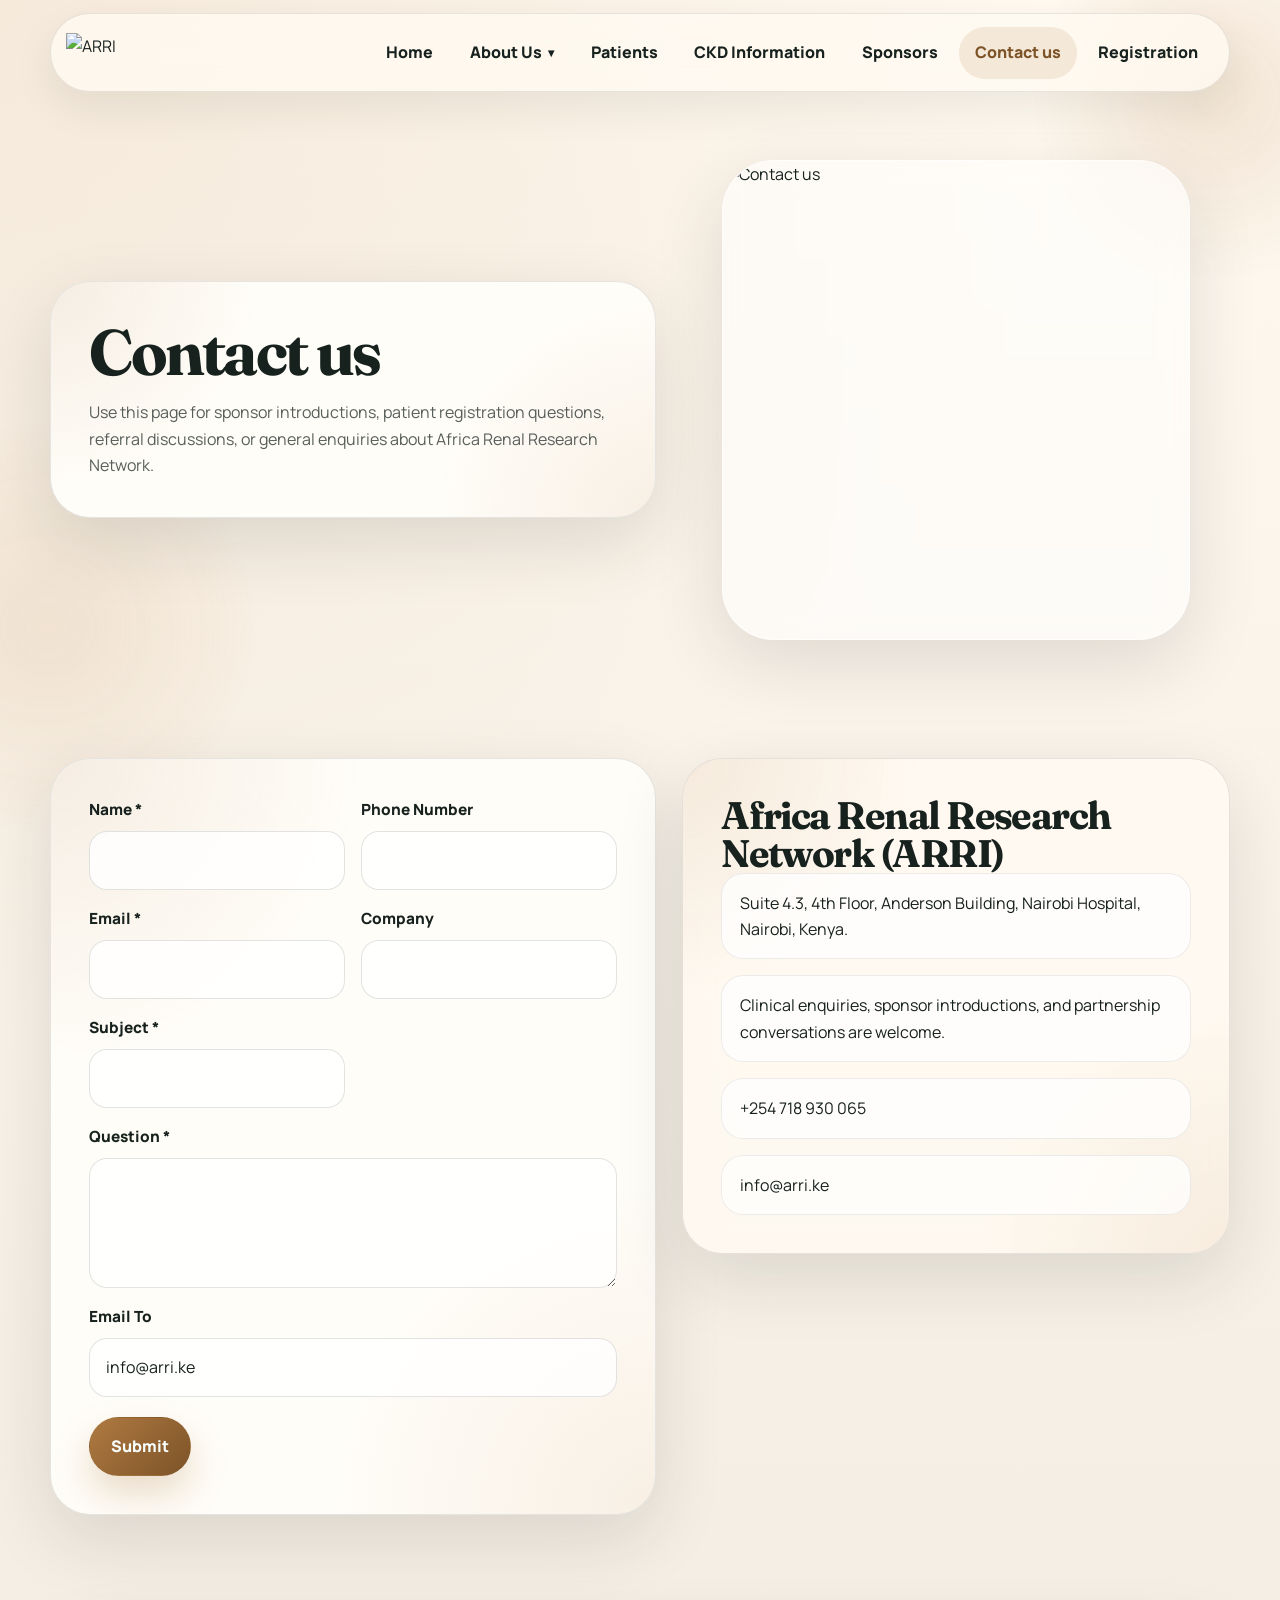
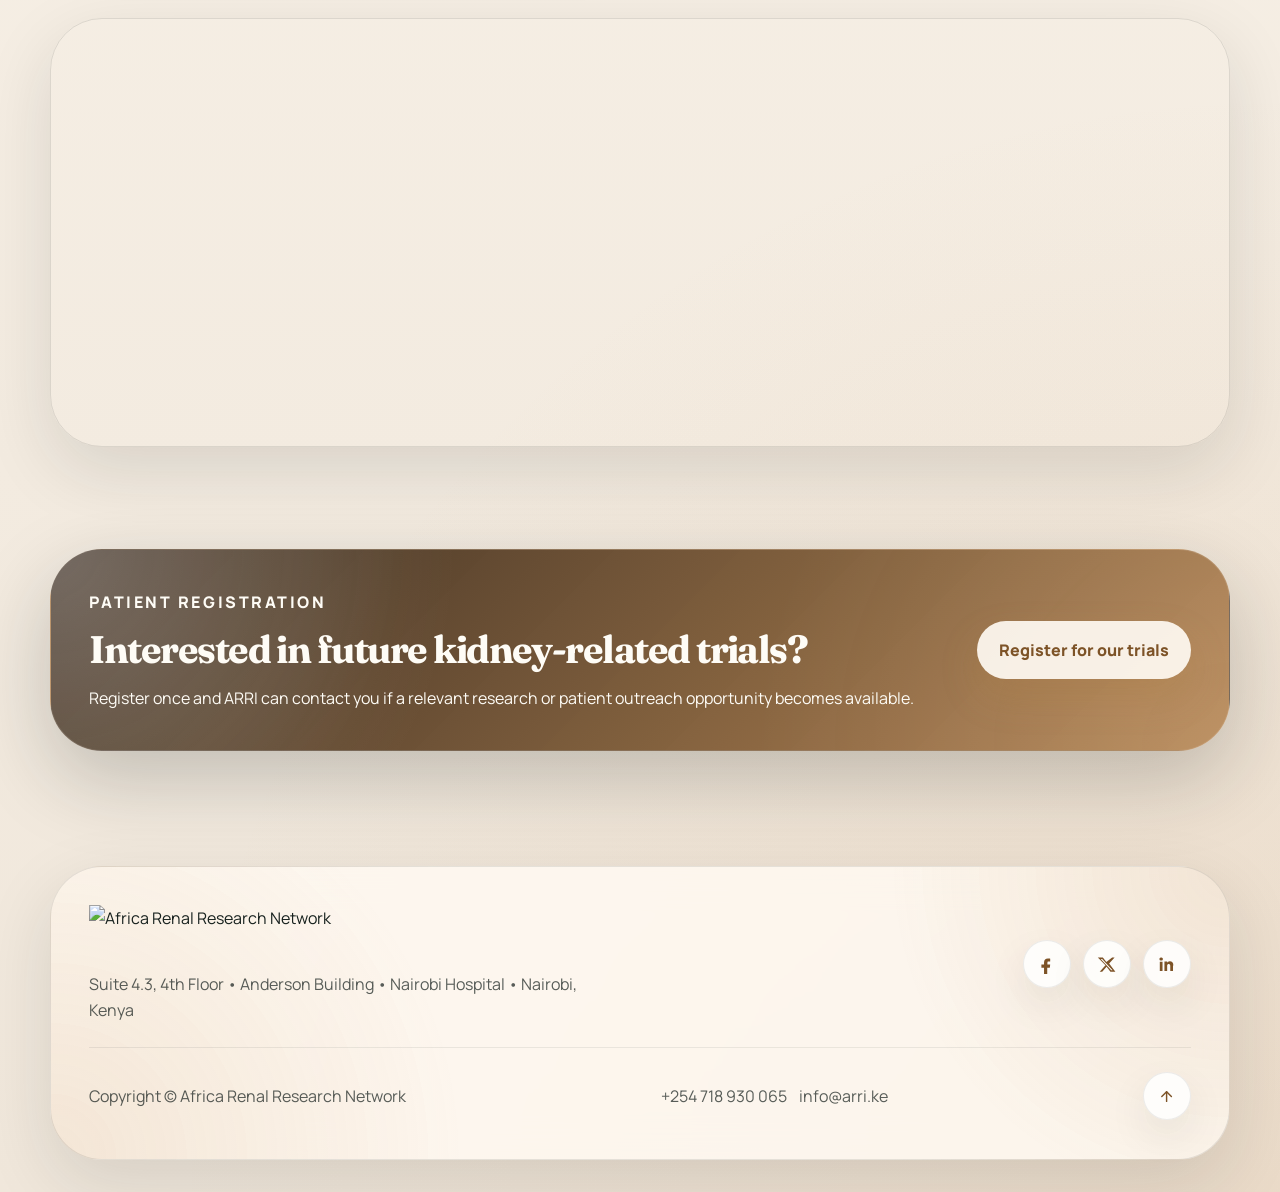
==== contactus.html @ 9110a849 "add" ====
<!DOCTYPE html>
<html lang="en">
  <head>
    <meta charset="utf-8">
    <meta name="viewport" content="width=device-width, initial-scale=1">
    <meta name="description" content="Contact Africa Renal Research Network (ARRI) for sponsor, patient, or partnership enquiries.">
    <title>Contact Us | ARRI</title>
    <link rel="preconnect" href="https://fonts.googleapis.com">
    <link rel="preconnect" href="https://fonts.gstatic.com" crossorigin>
    <link href="https://fonts.googleapis.com/css2?family=Fraunces:wght@500;600;700&family=Manrope:wght@400;500;600;700;800&display=swap" rel="stylesheet">
    <link rel="stylesheet" href="styles.css">
    <script src="script.js" defer></script>
  </head>
  <body data-page="contactus">
    <div data-site-header></div>
    <main>
      <section class="section">
        <div class="container hero-grid">
          <div class="page-copy surface surface--strong" data-reveal>
            <div class="page-header">
              <h1 class="title-lg">Contact us</h1>
              <p>Use this page for sponsor introductions, patient registration questions, referral discussions, or general enquiries about Africa Renal Research Network.</p>
            </div>
          </div>
          <div class="hero-media" data-reveal>
            <figure class="frame frame--hero">
              <img src="https://arri.cloudpepper.site/web/image/1383-484a692c/lab.jpeg" alt="Contact us">
            </figure>
          </div>
        </div>
      </section>

      <section class="section">
        <div class="container contact-grid">
          <form class="form-card surface surface--strong" data-static-form="contact-request" data-reveal>
            <div class="form-grid">
              <label class="field">
                <span>Name *</span>
                <input type="text" name="name" required>
              </label>
              <label class="field">
                <span>Phone Number</span>
                <input type="tel" name="phone_number">
              </label>
              <label class="field">
                <span>Email *</span>
                <input type="email" name="email" required>
              </label>
              <label class="field">
                <span>Company</span>
                <input type="text" name="company">
              </label>
              <label class="field">
                <span>Subject *</span>
                <input type="text" name="subject" required>
              </label>
              <label class="field field--full">
                <span>Question *</span>
                <textarea name="question" required></textarea>
              </label>
              <label class="field field--full">
                <span>Email To</span>
                <input type="email" name="email_to" value="info@arri.ke" readonly>
              </label>
            </div>
            <div class="form-submit-row">
              <button class="button" type="submit">Submit</button>
            </div>
          </form>

          <aside class="contact-card surface" data-reveal style="--delay: 120ms;">
            <div class="page-header">
              <h2 class="title-md">Africa Renal Research Network (ARRI)</h2>
            </div>
            <ul class="contact-list">
              <li>Suite 4.3, 4th Floor, Anderson Building, Nairobi Hospital, Nairobi, Kenya.</li>
              <li>Clinical enquiries, sponsor introductions, and partnership conversations are welcome.</li>
              <li class="contact-links">
                <a href="tel:+254718930065">+254 718 930 065</a>
              </li>
              <li class="contact-links">
                <a href="mailto:info@arri.ke">info@arri.ke</a>
              </li>
            </ul>
          </aside>
        </div>
      </section>

      <section class="section">
        <div class="container">
          <div class="map-frame" data-reveal>
            <iframe src="https://maps.google.com/maps?q=Anderson%20Building%2C%20Nairobi%20Hospital.&amp;t=m&amp;z=12&amp;ie=UTF8&amp;iwloc=&amp;output=embed" loading="lazy" referrerpolicy="no-referrer-when-downgrade" title="Anderson Building, Nairobi Hospital"></iframe>
          </div>
        </div>
      </section>
    </main>
    <div data-site-footer></div>
  </body>
</html>
---- styles.css ----
:root {
  --bg: #f6efe5;
  --bg-alt: #fffaf2;
  --surface: rgba(255, 250, 242, 0.88);
  --surface-strong: #fffdf8;
  --surface-muted: rgba(244, 235, 220, 0.8);
  --ink: #17211e;
  --ink-soft: rgba(23, 33, 30, 0.72);
  --teal: #af7a42;
  --teal-deep: #7d5327;
  --teal-soft: rgba(175, 122, 66, 0.12);
  --gold: #c48c53;
  --gold-soft: rgba(196, 140, 83, 0.16);
  --line: rgba(23, 33, 30, 0.11);
  --line-strong: rgba(23, 33, 30, 0.18);
  --shadow: 0 24px 70px rgba(23, 33, 30, 0.12);
  --shadow-soft: 0 16px 40px rgba(23, 33, 30, 0.08);
  --radius-xs: 14px;
  --radius-sm: 20px;
  --radius-md: 28px;
  --radius-lg: 40px;
  --radius-xl: 52px;
  --max-width: 1180px;
  --transition: 220ms ease;
}

*,
*::before,
*::after {
  box-sizing: border-box;
}

html {
  scroll-behavior: smooth;
}

body {
  margin: 0;
  min-height: 100vh;
  font-family: "Manrope", sans-serif;
  color: var(--ink);
  background:
    radial-gradient(circle at top left, rgba(175, 122, 66, 0.12), transparent 34%),
    radial-gradient(circle at bottom right, rgba(196, 140, 83, 0.14), transparent 36%),
    linear-gradient(180deg, #fff9f0 0%, #f6efe5 48%, #f0e7db 100%);
  line-height: 1.65;
  position: relative;
  overflow-x: hidden;
}

body::before,
body::after {
  content: "";
  position: fixed;
  inset: auto;
  pointer-events: none;
  z-index: -1;
  filter: blur(12px);
  opacity: 0.9;
}

body::before {
  top: -6rem;
  right: -8rem;
  width: 24rem;
  height: 24rem;
  border-radius: 999px;
  background: radial-gradient(circle, rgba(175, 122, 66, 0.18), transparent 68%);
}

body::after {
  left: -10rem;
  bottom: 4rem;
  width: 26rem;
  height: 26rem;
  border-radius: 999px;
  background: radial-gradient(circle, rgba(196, 140, 83, 0.14), transparent 72%);
}

img {
  display: block;
  max-width: 100%;
}

a {
  color: inherit;
  text-decoration: none;
}

button,
input,
select,
textarea {
  font: inherit;
}

button {
  cursor: pointer;
}

main {
  padding-bottom: 4rem;
}

.container {
  width: min(var(--max-width), calc(100% - 2rem));
  margin: 0 auto;
}

.section {
  padding: clamp(2.6rem, 4vw, 5rem) 0;
  position: relative;
}

.surface {
  background: var(--surface);
  border: 1px solid var(--line);
  border-radius: var(--radius-lg);
  box-shadow: var(--shadow);
  backdrop-filter: blur(18px);
}

.surface--strong {
  background: var(--surface-strong);
}

.surface--muted {
  background: var(--surface-muted);
}

.pill {
  display: inline-flex;
  align-items: center;
  gap: 0.8rem;
  padding: 0.75rem 1rem;
  border-radius: 999px;
  border: 1px solid rgba(175, 122, 66, 0.18);
  background: rgba(255, 255, 255, 0.78);
  color: var(--teal-deep);
  font-size: 0.92rem;
  font-weight: 800;
  letter-spacing: 0.01em;
  box-shadow: var(--shadow-soft);
}

.pill span {
  display: inline-flex;
  align-items: center;
  gap: 0.35rem;
}

.pill::before {
  content: "";
  width: 0.7rem;
  height: 0.7rem;
  border-radius: 999px;
  background: linear-gradient(135deg, #d6a06a, #af7a42);
  box-shadow: 0 0 0 0.25rem rgba(175, 122, 66, 0.18);
}

.button,
.mini-button {
  display: inline-flex;
  align-items: center;
  justify-content: center;
  gap: 0.55rem;
  padding: 0.95rem 1.3rem;
  border: 1px solid transparent;
  border-radius: 999px;
  font-weight: 800;
  transition:
    transform var(--transition),
    box-shadow var(--transition),
    background var(--transition),
    border-color var(--transition),
    color var(--transition);
}

.button:hover,
.mini-button:hover,
.button:focus-visible,
.mini-button:focus-visible {
  transform: translateY(-2px);
}

.button {
  background: linear-gradient(135deg, var(--teal), var(--teal-deep));
  color: #f8fffe;
  box-shadow: 0 18px 36px rgba(175, 122, 66, 0.26);
}

.button--secondary {
  background: rgba(255, 255, 255, 0.88);
  color: var(--ink);
  border-color: rgba(23, 33, 30, 0.1);
  box-shadow: var(--shadow-soft);
}

.button--ghost,
.mini-button {
  background: rgba(255, 255, 255, 0.76);
  color: var(--ink);
  border-color: rgba(23, 33, 30, 0.1);
  box-shadow: var(--shadow-soft);
}

.button--light {
  background: rgba(255, 250, 242, 0.92);
  color: var(--teal-deep);
}

.button--outline {
  background: transparent;
  color: var(--teal-deep);
  border-color: rgba(175, 122, 66, 0.28);
}

.title-xl,
.title-lg,
.title-md,
.card-title,
.section-title,
.faq-title,
.footer-title {
  font-family: "Fraunces", serif;
  letter-spacing: -0.04em;
  line-height: 0.98;
  margin: 0;
}

.title-xl {
  font-size: clamp(3.2rem, 8vw, 5.6rem);
}

.title-lg {
  font-size: clamp(2.4rem, 5vw, 4rem);
}

.title-md,
.card-title,
.section-title,
.faq-title {
  font-size: clamp(1.7rem, 3vw, 2.5rem);
}

.section-title--center {
  text-align: center;
}

.text-muted {
  color: var(--ink-soft);
}

.hero-grid,
.split-grid,
.contact-grid,
.study-card,
.showcase-grid {
  display: grid;
  gap: clamp(1.2rem, 2vw, 2rem);
}

.hero-grid,
.contact-grid {
  grid-template-columns: minmax(0, 1.05fr) minmax(0, 0.95fr);
  align-items: center;
}

.split-grid {
  grid-template-columns: repeat(2, minmax(0, 1fr));
}

.hero-copy,
.page-copy,
.panel,
.cta-band,
.logo-panel,
.form-card,
.contact-card,
.showcase-copy {
  position: relative;
  overflow: hidden;
}

.hero-copy,
.page-copy {
  padding: clamp(1.5rem, 3vw, 3rem);
}

.hero-copy::before,
.page-copy::before,
.panel::before,
.cta-band::before,
.form-card::before,
.contact-card::before {
  content: "";
  position: absolute;
  inset: 0;
  background:
    radial-gradient(circle at top left, rgba(175, 122, 66, 0.12), transparent 32%),
    radial-gradient(circle at bottom right, rgba(196, 140, 83, 0.12), transparent 34%);
  pointer-events: none;
}

.hero-copy > *,
.page-copy > *,
.panel > *,
.cta-band > *,
.form-card > *,
.contact-card > * {
  position: relative;
  z-index: 1;
}

.hero-copy {
  display: grid;
  gap: 1.25rem;
}

.hero-text,
.page-copy p,
.panel p,
.cta-band p {
  margin: 0;
  color: var(--ink-soft);
  font-size: 1rem;
}

.hero-actions,
.mini-actions,
.button-row,
.nav-actions,
.footer-links {
  display: flex;
  flex-wrap: wrap;
  gap: 0.8rem;
  align-items: center;
}

.hero-media {
  position: relative;
  min-height: 100%;
}

.media-stack {
  display: grid;
  grid-template-columns: minmax(0, 1fr);
  gap: 1rem;
  height: 100%;
}

.frame {
  overflow: hidden;
  border-radius: var(--radius-xl);
  border: 1px solid rgba(255, 255, 255, 0.64);
  box-shadow: var(--shadow);
  background: rgba(255, 255, 255, 0.58);
  backdrop-filter: blur(14px);
}

.frame img,
.card-media img,
.showcase-visual img,
.map-frame iframe {
  width: 100%;
  height: 100%;
  object-fit: cover;
}

.frame--hero {
  min-height: 480px;
}

.frame--float {
  position: absolute;
  right: 0;
  bottom: -2rem;
  width: min(48%, 280px);
  aspect-ratio: 0.95;
  border-radius: 32px;
  transform: rotate(6deg);
}

.brand-chip {
  position: absolute;
  left: 1rem;
  top: 1rem;
  padding: 0.75rem 0.95rem;
  border-radius: 22px;
  background: rgba(255, 253, 248, 0.84);
  border: 1px solid rgba(23, 33, 30, 0.1);
  box-shadow: var(--shadow-soft);
  backdrop-filter: blur(12px);
}

.brand-chip img {
  width: 5rem;
  height: auto;
}

.media-caption {
  position: absolute;
  left: 1rem;
  bottom: 1rem;
  right: 1rem;
  display: flex;
  justify-content: flex-end;
}

.image-overlay {
  display: inline-flex;
  padding: 0.9rem;
  border-radius: 24px;
  background: rgba(255, 253, 248, 0.82);
  border: 1px solid rgba(23, 33, 30, 0.1);
  box-shadow: var(--shadow-soft);
}

.image-overlay img {
  max-height: 3rem;
  width: auto;
}

.card-grid {
  display: grid;
  gap: 1.35rem;
}

.card-grid--four {
  grid-template-columns: repeat(4, minmax(0, 1fr));
}

.card-grid--three {
  grid-template-columns: repeat(3, minmax(0, 1fr));
}

.card-grid--two {
  grid-template-columns: repeat(2, minmax(0, 1fr));
}

.feature-card,
.team-card,
.study-promo-card,
.info-card,
.timeline-card {
  display: grid;
  border-radius: var(--radius-md);
  overflow: hidden;
  border: 1px solid var(--line);
  background: rgba(255, 253, 248, 0.88);
  box-shadow: var(--shadow-soft);
  min-height: 100%;
}

.feature-card:hover .card-media img,
.team-card:hover .card-media img,
.study-promo-card:hover .card-media img,
.study-card:hover .card-media img,
.timeline-card:hover .card-media img {
  transform: scale(1.05);
}

.card-media {
  position: relative;
  aspect-ratio: 4 / 3;
  overflow: hidden;
}

.card-media--icon {
  display: grid;
  align-items: end;
  padding: 1.35rem;
  background:
    radial-gradient(circle at top left, rgba(255, 255, 255, 0.2), transparent 38%),
    linear-gradient(135deg, rgba(175, 122, 66, 0.96), rgba(125, 83, 39, 0.92));
}

.card-media--icon::before {
  content: "";
  position: absolute;
  inset: 1rem;
  border-radius: 24px;
  border: 1px solid rgba(255, 255, 255, 0.16);
}

.icon-display {
  position: relative;
  z-index: 1;
  display: grid;
  gap: 0.8rem;
  justify-items: start;
}

.icon-display--center {
  justify-items: center;
  text-align: center;
}

.icon-display__badge {
  display: inline-grid;
  place-items: center;
  min-width: 3.6rem;
  height: 3.6rem;
  padding: 0 1rem;
  border-radius: 999px;
  background: rgba(255, 250, 242, 0.9);
  color: var(--teal-deep);
  font-weight: 800;
  letter-spacing: 0.04em;
  box-shadow: var(--shadow-soft);
}

.icon-display__label {
  color: #fffdf8;
  font-family: "Fraunces", serif;
  font-size: clamp(1.5rem, 3vw, 2rem);
  line-height: 1;
  letter-spacing: -0.04em;
}

.card-media img {
  transition: transform 420ms ease;
}

.card-body {
  display: grid;
  gap: 0.75rem;
  padding: 1.35rem;
}

.card-body p,
.study-card__copy p,
.showcase-copy p {
  margin: 0;
  color: var(--ink-soft);
}

.card-actions {
  display: flex;
  align-items: center;
  justify-content: space-between;
  gap: 1rem;
  padding: 0 1.35rem 1.35rem;
}

.link-pill {
  display: inline-flex;
  align-items: center;
  gap: 0.5rem;
  padding: 0.72rem 1rem;
  border-radius: 999px;
  background: rgba(175, 122, 66, 0.1);
  color: var(--teal-deep);
  font-weight: 800;
}

.link-pill::after {
  content: "→";
  font-size: 1rem;
}

.logo-panel {
  padding: clamp(1.5rem, 3vw, 2.5rem);
}

.logo-grid {
  display: grid;
  grid-template-columns: repeat(4, minmax(0, 1fr));
  gap: 1.25rem;
  align-items: center;
  margin-top: 1.75rem;
}

.logo-cell {
  display: grid;
  place-items: center;
  padding: 1.2rem;
  min-height: 118px;
  border-radius: 24px;
  background: rgba(255, 255, 255, 0.72);
  border: 1px solid rgba(23, 33, 30, 0.08);
}

.logo-cell img {
  max-height: 72px;
  width: auto;
  object-fit: contain;
  filter: saturate(0.92);
}

.logo-nav {
  display: flex;
  justify-content: center;
  gap: 0.8rem;
  margin-top: 1.6rem;
}

.cta-band {
  padding: clamp(1.6rem, 3vw, 2.6rem);
  color: #fefcf6;
  border-radius: var(--radius-xl);
  background:
    linear-gradient(135deg, rgba(42, 28, 16, 0.84), rgba(175, 122, 66, 0.82)),
    var(--band-image, linear-gradient(135deg, rgba(175, 122, 66, 0.6), rgba(125, 83, 39, 0.95)));
  background-position: center;
  background-size: cover;
  border: 1px solid rgba(255, 250, 242, 0.18);
  box-shadow: 0 28px 80px rgba(23, 33, 30, 0.22);
}

.cta-band::before {
  background:
    radial-gradient(circle at top left, rgba(255, 255, 255, 0.16), transparent 30%),
    radial-gradient(circle at bottom right, rgba(255, 255, 255, 0.1), transparent 40%);
}

.cta-band h2,
.cta-band p {
  color: inherit;
}

.cta-band__eyebrow {
  margin: 0;
  font-size: 0.8rem;
  font-weight: 800;
  letter-spacing: 0.16em;
  text-transform: uppercase;
  color: rgba(255, 250, 242, 0.78);
}

.cta-band--register {
  background:
    radial-gradient(circle at top left, rgba(255, 255, 255, 0.16), transparent 34%),
    linear-gradient(135deg, rgba(42, 28, 16, 0.92), rgba(175, 122, 66, 0.88));
}

.cta-band__inner {
  display: flex;
  align-items: center;
  justify-content: space-between;
  gap: 1.25rem;
}

.page-header {
  display: grid;
  gap: 1rem;
}

.panel {
  padding: clamp(1.35rem, 3vw, 2.2rem);
}

.panel-list {
  display: grid;
  gap: 0.9rem;
  margin: 0;
  padding: 0;
  list-style: none;
}

.panel-list li {
  position: relative;
  padding: 1rem 1rem 1rem 3.25rem;
  border-radius: 22px;
  background: rgba(255, 255, 255, 0.7);
  border: 1px solid rgba(23, 33, 30, 0.08);
}

.panel-list li::before {
  content: "";
  position: absolute;
  left: 1rem;
  top: 1rem;
  width: 1.45rem;
  height: 1.45rem;
  border-radius: 999px;
  background: linear-gradient(135deg, var(--gold), #e2c177);
  box-shadow: 0 0 0 0.28rem rgba(196, 140, 83, 0.12);
}

.study-list {
  display: grid;
  gap: 1.2rem;
}

.study-card {
  grid-template-columns: minmax(0, 280px) minmax(0, 1fr);
  align-items: stretch;
  border-radius: var(--radius-lg);
  overflow: hidden;
  border: 1px solid var(--line);
  background: rgba(255, 253, 248, 0.92);
  box-shadow: var(--shadow-soft);
}

.study-card__copy {
  display: grid;
  align-content: center;
  gap: 0.95rem;
  padding: clamp(1.35rem, 3vw, 2rem);
}

.study-card--inline {
  grid-template-columns: minmax(0, 1fr);
}

.study-card__header {
  display: flex;
  align-items: center;
  gap: 0.9rem;
}

.study-card__icon {
  display: inline-grid;
  place-items: center;
  width: 3rem;
  height: 3rem;
  flex: 0 0 3rem;
  border-radius: 16px;
  background: rgba(175, 122, 66, 0.12);
  color: var(--teal-deep);
  border: 1px solid rgba(175, 122, 66, 0.16);
  box-shadow: var(--shadow-soft);
}

.study-card__icon svg {
  width: 1.35rem;
  height: 1.35rem;
  stroke: currentColor;
  fill: none;
  stroke-width: 1.8;
  stroke-linecap: round;
  stroke-linejoin: round;
}

.study-card__title-wrap {
  display: grid;
  gap: 0.3rem;
}

.study-card__label {
  margin: 0;
  color: var(--teal-deep);
  font-size: 0.78rem;
  font-weight: 800;
  letter-spacing: 0.14em;
  text-transform: uppercase;
}

.showcase-grid {
  grid-template-columns: minmax(0, 0.95fr) minmax(0, 1.05fr);
  align-items: stretch;
}

.showcase-copy,
.showcase-visual {
  min-height: 100%;
}

.hero-note {
  display: grid;
  align-content: center;
  gap: 1rem;
  min-height: 100%;
}

.hero-note p,
.metric span {
  margin: 0;
  color: var(--ink-soft);
}

.showcase-copy {
  padding: clamp(1.45rem, 3vw, 2.4rem);
}

.showcase-visual {
  overflow: hidden;
  border-radius: var(--radius-lg);
  border: 1px solid var(--line);
  box-shadow: var(--shadow-soft);
}

.metrics-strip {
  display: grid;
  grid-template-columns: repeat(3, minmax(0, 1fr));
  gap: 1rem;
  margin-top: 1.5rem;
}

.metric {
  padding: 1rem;
  border-radius: 22px;
  background: rgba(255, 255, 255, 0.68);
  border: 1px solid rgba(23, 33, 30, 0.08);
  overflow-wrap: anywhere;
}

.metric strong {
  display: block;
  font-family: "Fraunces", serif;
  font-size: 1.55rem;
  line-height: 1;
  margin-bottom: 0.3rem;
}

.process-header {
  display: grid;
  gap: 0.7rem;
  margin-bottom: 1.4rem;
}

.process-grid {
  display: grid;
  grid-template-columns: repeat(5, minmax(0, 1fr));
  gap: 1rem;
}

.process-grid--journey {
  position: relative;
  grid-template-columns: repeat(4, minmax(0, 1fr));
  gap: 1.15rem;
  align-items: stretch;
}

.process-grid--journey::before,
.process-grid--journey::after {
  content: "";
  position: absolute;
  left: clamp(3rem, 8vw, 4.75rem);
  right: clamp(3rem, 8vw, 4.75rem);
  top: 2.1rem;
  height: 2px;
  border-radius: 999px;
  pointer-events: none;
}

.process-grid--journey::before {
  background: rgba(175, 122, 66, 0.18);
}

.process-grid--journey::after {
  background: linear-gradient(90deg, rgba(175, 122, 66, 0.24), var(--gold), var(--teal-deep));
  transform-origin: left center;
  animation: process-sweep 5s ease-in-out infinite;
}

.process-node {
  position: relative;
  z-index: 1;
  display: grid;
  gap: 1rem;
  padding: 1.35rem 1.2rem 1.25rem;
  border-radius: 28px;
  border: 1px solid rgba(23, 33, 30, 0.08);
  background: linear-gradient(180deg, rgba(255, 255, 255, 0.96), rgba(255, 250, 242, 0.9));
  box-shadow: var(--shadow-soft);
  min-height: 100%;
  scroll-snap-align: start;
}

.process-node__top {
  display: flex;
  align-items: center;
  gap: 0.85rem;
}

.process-node__step {
  display: inline-grid;
  place-items: center;
  width: 2.65rem;
  height: 2.65rem;
  flex: 0 0 2.65rem;
  border-radius: 999px;
  background: linear-gradient(135deg, var(--gold), #dfc17b);
  color: #fffdf8;
  font-weight: 800;
  letter-spacing: 0.06em;
  box-shadow: 0 12px 24px rgba(196, 140, 83, 0.22);
}

.process-node__icon {
  display: inline-grid;
  place-items: center;
  width: 3rem;
  height: 3rem;
  flex: 0 0 3rem;
  border-radius: 18px;
  color: var(--teal-deep);
  background: rgba(175, 122, 66, 0.12);
  border: 1px solid rgba(175, 122, 66, 0.18);
  box-shadow: inset 0 1px 0 rgba(255, 255, 255, 0.58);
  animation: process-float 4.4s ease-in-out infinite;
}

.process-node__icon svg {
  width: 1.4rem;
  height: 1.4rem;
  stroke: currentColor;
  fill: none;
  stroke-width: 1.8;
  stroke-linecap: round;
  stroke-linejoin: round;
}

.process-node__copy {
  display: grid;
  gap: 0.55rem;
}

.process-node__label {
  margin: 0;
  color: var(--teal-deep);
  font-size: 0.78rem;
  font-weight: 800;
  letter-spacing: 0.14em;
  text-transform: uppercase;
}

.process-node:nth-child(2) .process-node__icon {
  animation-delay: 0.4s;
}

.process-node:nth-child(3) .process-node__icon {
  animation-delay: 0.8s;
}

.process-node:nth-child(4) .process-node__icon {
  animation-delay: 1.2s;
}

@keyframes process-sweep {
  0% {
    transform: scaleX(0.12);
    opacity: 0.35;
  }

  45% {
    transform: scaleX(1);
    opacity: 0.95;
  }

  100% {
    transform: scaleX(0.18);
    opacity: 0.42;
  }
}

@keyframes process-float {
  0%,
  100% {
    transform: translateY(0);
  }

  50% {
    transform: translateY(-4px);
  }
}

.timeline-card {
  position: relative;
}

.timeline-card .card-body {
  gap: 0.6rem;
}

.timeline-step {
  position: absolute;
  top: 1rem;
  left: 1rem;
  width: 2.6rem;
  height: 2.6rem;
  display: grid;
  place-items: center;
  border-radius: 999px;
  background: linear-gradient(135deg, var(--gold), #dfc17b);
  color: #fffdf8;
  font-weight: 800;
  box-shadow: 0 12px 24px rgba(196, 140, 83, 0.28);
}

.faq-stack {
  display: grid;
  gap: 1rem;
}

.faq-item {
  padding: 0 1.2rem;
  border-radius: 26px;
  border: 1px solid var(--line);
  background: rgba(255, 253, 248, 0.84);
  box-shadow: var(--shadow-soft);
}

.faq-item summary {
  list-style: none;
  display: flex;
  align-items: center;
  justify-content: space-between;
  gap: 1rem;
  cursor: pointer;
  padding: 1.25rem 0;
  font-weight: 800;
}

.faq-item summary::-webkit-details-marker {
  display: none;
}

.faq-item summary::after {
  content: "+";
  display: inline-grid;
  place-items: center;
  width: 2rem;
  height: 2rem;
  flex: 0 0 2rem;
  border-radius: 999px;
  background: rgba(175, 122, 66, 0.1);
  color: var(--teal-deep);
  transition: transform var(--transition), background var(--transition);
}

.faq-item[open] summary::after {
  content: "−";
  transform: rotate(180deg);
  background: rgba(196, 140, 83, 0.14);
}

.faq-item p {
  margin: 0 0 1.25rem;
  color: var(--ink-soft);
}

.team-grid {
  display: grid;
  grid-template-columns: repeat(4, minmax(0, 1fr));
  gap: 1.2rem;
}

.team-card .card-media {
  aspect-ratio: 4 / 5;
}

.team-card .card-media img {
  object-position: center top;
}

.social-tag {
  display: inline-flex;
  width: fit-content;
  padding: 0.45rem 0.8rem;
  border-radius: 999px;
  background: rgba(175, 122, 66, 0.12);
  color: var(--teal-deep);
  font-size: 0.84rem;
  font-weight: 800;
}

.study-promo-card .card-media {
  aspect-ratio: 16 / 10;
}

.contact-grid {
  align-items: start;
}

.form-card,
.contact-card {
  padding: clamp(1.4rem, 3vw, 2.4rem);
}

.form-card {
  display: grid;
  gap: 1.25rem;
}

.form-grid {
  display: grid;
  grid-template-columns: repeat(2, minmax(0, 1fr));
  gap: 1rem;
}

.field,
.fieldset-shell {
  display: grid;
  gap: 0.55rem;
}

.field--full,
.fieldset-shell {
  grid-column: 1 / -1;
}

.field > span,
.fieldset-title {
  font-weight: 800;
  font-size: 0.96rem;
}

.field input,
.field select,
.field textarea,
.fieldset-shell input,
.fieldset-shell select,
.fieldset-shell textarea {
  width: 100%;
  border: 1px solid rgba(23, 33, 30, 0.12);
  background: rgba(255, 255, 255, 0.8);
  color: var(--ink);
  padding: 0.95rem 1rem;
  border-radius: 18px;
  outline: none;
  transition: border-color var(--transition), box-shadow var(--transition), background var(--transition);
}

.field input:focus,
.field select:focus,
.field textarea:focus,
.fieldset-shell input:focus,
.fieldset-shell select:focus,
.fieldset-shell textarea:focus {
  border-color: rgba(175, 122, 66, 0.36);
  box-shadow: 0 0 0 0.22rem rgba(175, 122, 66, 0.12);
  background: #ffffff;
}

.field textarea,
.fieldset-shell textarea {
  min-height: 130px;
  resize: vertical;
}

.form-section {
  display: grid;
  gap: 0.9rem;
  padding: 1.2rem;
  border-radius: 26px;
  background: rgba(255, 255, 255, 0.62);
  border: 1px solid rgba(23, 33, 30, 0.08);
}

.choice-grid {
  display: grid;
  grid-template-columns: repeat(auto-fit, minmax(220px, 1fr));
  gap: 0.75rem;
  max-height: 360px;
  overflow: auto;
  padding-right: 0.35rem;
}

.choice-card {
  display: flex;
  align-items: flex-start;
  gap: 0.75rem;
  padding: 0.82rem 0.92rem;
  border-radius: 18px;
  border: 1px solid rgba(23, 33, 30, 0.1);
  background: rgba(255, 255, 255, 0.82);
}

.choice-card input {
  width: 1.08rem;
  height: 1.08rem;
  margin: 0.15rem 0 0;
  accent-color: var(--teal);
}

.choice-card span {
  display: block;
  color: var(--ink);
}

.radio-grid {
  display: grid;
  grid-template-columns: repeat(auto-fit, minmax(220px, 1fr));
  gap: 0.75rem;
}

.form-submit-row {
  display: flex;
  justify-content: flex-start;
}

.form-card.is-submitted .button {
  background: linear-gradient(135deg, #2e9d63, #1b7a4a);
  box-shadow: 0 18px 36px rgba(46, 157, 99, 0.26);
}

.contact-list {
  margin: 0;
  padding: 0;
  list-style: none;
  display: grid;
  gap: 1rem;
}

.contact-list li {
  padding: 1rem 1.1rem;
  border-radius: 22px;
  background: rgba(255, 255, 255, 0.7);
  border: 1px solid rgba(23, 33, 30, 0.08);
}

.contact-links {
  display: grid;
  gap: 0.75rem;
}

.map-frame {
  overflow: hidden;
  border-radius: var(--radius-xl);
  border: 1px solid var(--line);
  box-shadow: var(--shadow);
}

.map-frame iframe {
  min-height: 420px;
  border: 0;
}

.site-header {
  position: sticky;
  top: 0.8rem;
  z-index: 80;
  padding-top: 0.8rem;
}

.nav-shell {
  width: min(var(--max-width), calc(100% - 2rem));
  margin: 0 auto;
  border: 1px solid rgba(23, 33, 30, 0.1);
  border-radius: 999px;
  background: rgba(255, 250, 242, 0.8);
  box-shadow: var(--shadow-soft);
  backdrop-filter: blur(18px);
}

.nav-top {
  display: flex;
  align-items: center;
  justify-content: space-between;
  gap: 1rem;
  padding: 0.8rem 0.95rem;
}

.brand {
  display: inline-flex;
  align-items: center;
  flex: 0 0 auto;
}

.brand img {
  width: auto;
  height: 2.5rem;
}

.desktop-nav {
  display: flex;
  align-items: center;
  gap: 0.3rem;
  min-width: 0;
}

.nav-link,
.nav-group summary,
.nav-signin {
  display: inline-flex;
  align-items: center;
  gap: 0.35rem;
  padding: 0.8rem 1rem;
  border-radius: 999px;
  color: var(--ink);
  font-weight: 800;
  transition: background var(--transition), color var(--transition), transform var(--transition);
}

.nav-link:hover,
.nav-link:focus-visible,
.nav-group summary:hover,
.nav-group summary:focus-visible,
.nav-signin:hover,
.nav-signin:focus-visible {
  background: rgba(175, 122, 66, 0.1);
  color: var(--teal-deep);
}

.nav-link.is-active,
.nav-group.is-active > summary {
  background: rgba(175, 122, 66, 0.14);
  color: var(--teal-deep);
}

.nav-signin {
  background: rgba(255, 255, 255, 0.84);
  border: 1px solid rgba(23, 33, 30, 0.08);
}

.nav-group {
  position: relative;
}

.nav-group summary {
  list-style: none;
  cursor: pointer;
}

.nav-group summary::-webkit-details-marker {
  display: none;
}

.nav-group summary::after {
  content: "▾";
  font-size: 0.72rem;
  color: inherit;
}

.dropdown-menu {
  position: absolute;
  top: calc(100% + 0.65rem);
  left: 0;
  min-width: 220px;
  padding: 0.55rem;
  border-radius: 24px;
  border: 1px solid rgba(23, 33, 30, 0.08);
  background: rgba(255, 250, 242, 0.96);
  box-shadow: var(--shadow-soft);
  backdrop-filter: blur(18px);
  display: grid;
  gap: 0.3rem;
}

.dropdown-link {
  padding: 0.78rem 0.95rem;
  border-radius: 18px;
  font-weight: 700;
  color: var(--ink-soft);
}

.dropdown-link:hover,
.dropdown-link:focus-visible,
.dropdown-link.is-active {
  background: rgba(175, 122, 66, 0.1);
  color: var(--teal-deep);
}

.mobile-toggle,
.mobile-backdrop,
.mobile-panel {
  display: none;
}

.mobile-toggle {
  width: 3rem;
  height: 3rem;
  border: 0;
  border-radius: 999px;
  background: rgba(175, 122, 66, 0.12);
  color: var(--teal-deep);
}

.mobile-toggle svg,
.mobile-close svg,
.social-link svg,
.scroll-top svg {
  width: 1.2rem;
  height: 1.2rem;
}

.site-footer {
  padding: 0 0 2rem;
}

.footer-shell {
  padding: clamp(1.5rem, 3vw, 2.4rem);
  border-radius: var(--radius-xl);
  border: 1px solid rgba(23, 33, 30, 0.1);
  background:
    radial-gradient(circle at top right, rgba(175, 122, 66, 0.14), transparent 28%),
    radial-gradient(circle at bottom left, rgba(196, 140, 83, 0.16), transparent 34%),
    rgba(255, 250, 242, 0.84);
  box-shadow: var(--shadow);
  backdrop-filter: blur(18px);
}

.footer-top {
  display: flex;
  justify-content: space-between;
  gap: 1.5rem;
  align-items: center;
  padding-bottom: 1.5rem;
  border-bottom: 1px solid rgba(23, 33, 30, 0.08);
}

.footer-brand {
  display: grid;
  gap: 0.9rem;
  max-width: 32rem;
}

.footer-brand img {
  width: auto;
  height: 3.2rem;
}

.footer-brand p,
.footer-bottom p,
.footer-links a {
  margin: 0;
  color: var(--ink-soft);
}

.footer-socials {
  display: flex;
  align-items: center;
  gap: 0.75rem;
}

.social-link,
.scroll-top {
  display: inline-grid;
  place-items: center;
  width: 3rem;
  height: 3rem;
  border-radius: 999px;
  border: 1px solid rgba(23, 33, 30, 0.08);
  background: rgba(255, 255, 255, 0.84);
  color: var(--teal-deep);
  box-shadow: var(--shadow-soft);
  transition: transform var(--transition), background var(--transition), color var(--transition);
}

.social-link:hover,
.scroll-top:hover,
.social-link:focus-visible,
.scroll-top:focus-visible {
  transform: translateY(-2px);
  background: rgba(175, 122, 66, 0.12);
}

.footer-bottom {
  display: flex;
  justify-content: space-between;
  align-items: center;
  gap: 1rem;
  padding-top: 1.5rem;
}

.reveal {
  opacity: 0;
  transform: translateY(26px) scale(0.985);
  transition:
    opacity 720ms ease,
    transform 720ms ease;
  transition-delay: var(--delay, 0ms);
}

.reveal.is-visible {
  opacity: 1;
  transform: translateY(0) scale(1);
}

.center {
  text-align: center;
}

.spaced {
  display: grid;
  gap: 1rem;
}

.muted-box {
  padding: 1.2rem;
  border-radius: 24px;
  background: rgba(255, 255, 255, 0.64);
  border: 1px solid rgba(23, 33, 30, 0.08);
}

.empty-state {
  padding: clamp(1.4rem, 3vw, 2.2rem);
  border-radius: var(--radius-lg);
  background:
    radial-gradient(circle at top left, rgba(175, 122, 66, 0.1), transparent 34%),
    rgba(255, 253, 248, 0.9);
  border: 1px solid rgba(23, 33, 30, 0.1);
  box-shadow: var(--shadow-soft);
}

@media (max-width: 1100px) {
  .card-grid--four,
  .process-grid,
  .team-grid {
    grid-template-columns: repeat(2, minmax(0, 1fr));
  }

  .card-grid--three {
    grid-template-columns: repeat(2, minmax(0, 1fr));
  }

  .process-grid--journey {
    display: flex;
    flex-wrap: nowrap;
    overflow-x: auto;
    scroll-snap-type: x proximity;
    -webkit-overflow-scrolling: touch;
    padding-bottom: 0.35rem;
    scrollbar-width: none;
  }

  .process-grid--journey::before,
  .process-grid--journey::after {
    display: none;
  }

  .process-node {
    min-width: 240px;
    flex: 0 0 240px;
  }

  .hero-grid,
  .contact-grid,
  .showcase-grid,
  .split-grid {
    grid-template-columns: minmax(0, 1fr);
  }

  .study-card {
    grid-template-columns: minmax(0, 1fr);
  }

  .cta-band__inner,
  .footer-top,
  .footer-bottom {
    flex-direction: column;
    align-items: flex-start;
  }

  .metrics-strip {
    grid-template-columns: repeat(2, minmax(0, 1fr));
  }
}

@media (max-width: 900px) {
  .site-header {
    top: 0.6rem;
  }

  .nav-shell {
    border-radius: 30px;
  }

  .desktop-nav,
  .nav-signin {
    display: none;
  }

  .mobile-toggle,
  .mobile-backdrop,
  .mobile-panel {
    display: block;
  }

  .mobile-toggle {
    display: inline-grid;
    place-items: center;
  }

  .mobile-backdrop {
    position: fixed;
    inset: 0;
    background: rgba(23, 33, 30, 0.42);
    opacity: 0;
    pointer-events: none;
    transition: opacity var(--transition);
    z-index: 89;
  }

  .mobile-panel {
    position: fixed;
    top: 0;
    right: 0;
    bottom: 0;
    width: min(360px, 100%);
    padding: 1rem;
    background: rgba(255, 250, 242, 0.96);
    border-left: 1px solid rgba(23, 33, 30, 0.08);
    box-shadow: -20px 0 50px rgba(23, 33, 30, 0.18);
    transform: translateX(100%);
    transition: transform var(--transition);
    z-index: 90;
    overflow-y: auto;
    backdrop-filter: blur(18px);
  }

  body.menu-open {
    overflow: hidden;
  }

  body.menu-open .mobile-backdrop {
    opacity: 1;
    pointer-events: auto;
  }

  body.menu-open .mobile-panel {
    transform: translateX(0);
  }

  .mobile-panel__header {
    display: flex;
    align-items: center;
    justify-content: space-between;
    gap: 1rem;
    margin-bottom: 1rem;
  }

  .mobile-close {
    width: 2.8rem;
    height: 2.8rem;
    border: 0;
    border-radius: 999px;
    background: rgba(175, 122, 66, 0.12);
    color: var(--teal-deep);
  }

  .mobile-nav {
    display: grid;
    gap: 0.45rem;
  }

  .mobile-link,
  .mobile-group summary,
  .mobile-signin {
    display: flex;
    align-items: center;
    justify-content: space-between;
    gap: 1rem;
    padding: 0.95rem 1rem;
    border-radius: 20px;
    background: rgba(255, 255, 255, 0.78);
    border: 1px solid rgba(23, 33, 30, 0.08);
    font-weight: 800;
  }

  .mobile-link.is-active,
  .mobile-group.is-active > summary {
    background: rgba(175, 122, 66, 0.12);
    color: var(--teal-deep);
  }

  .mobile-group summary {
    list-style: none;
    cursor: pointer;
  }

  .mobile-group summary::-webkit-details-marker {
    display: none;
  }

  .mobile-group__items {
    display: grid;
    gap: 0.4rem;
    padding-top: 0.45rem;
  }

  .mobile-group__items a {
    padding: 0.85rem 1rem;
    border-radius: 18px;
    background: rgba(255, 255, 255, 0.62);
    border: 1px solid rgba(23, 33, 30, 0.06);
    font-weight: 700;
    color: var(--ink-soft);
  }

  .mobile-group__items a.is-active {
    background: rgba(175, 122, 66, 0.1);
    color: var(--teal-deep);
  }
}

@media (max-width: 720px) {
  .section {
    padding: 2.2rem 0;
  }

  .hero-copy,
  .page-copy,
  .panel,
  .form-card,
  .contact-card,
  .logo-panel,
  .showcase-copy {
    padding: 1.25rem;
  }

  .frame--hero {
    min-height: 340px;
  }

  .frame--float {
    position: relative;
    right: auto;
    bottom: auto;
    width: 100%;
    aspect-ratio: 4 / 3;
    transform: none;
    margin-top: 1rem;
  }

  .brand-chip,
  .media-caption {
    position: relative;
    left: auto;
    top: auto;
    right: auto;
    bottom: auto;
    margin-top: 1rem;
  }

  .card-grid--two,
  .card-grid--three,
  .card-grid--four,
  .process-grid,
  .team-grid,
  .logo-grid,
  .metrics-strip,
  .form-grid {
    grid-template-columns: minmax(0, 1fr);
  }

  .choice-grid,
  .radio-grid {
    grid-template-columns: minmax(0, 1fr);
  }

  .process-grid--journey {
    gap: 0.9rem;
  }

  .process-node {
    padding: 1.15rem;
    min-width: 230px;
    flex: 0 0 82vw;
  }

  .logo-cell {
    min-height: 90px;
  }

  .map-frame iframe {
    min-height: 320px;
  }
}
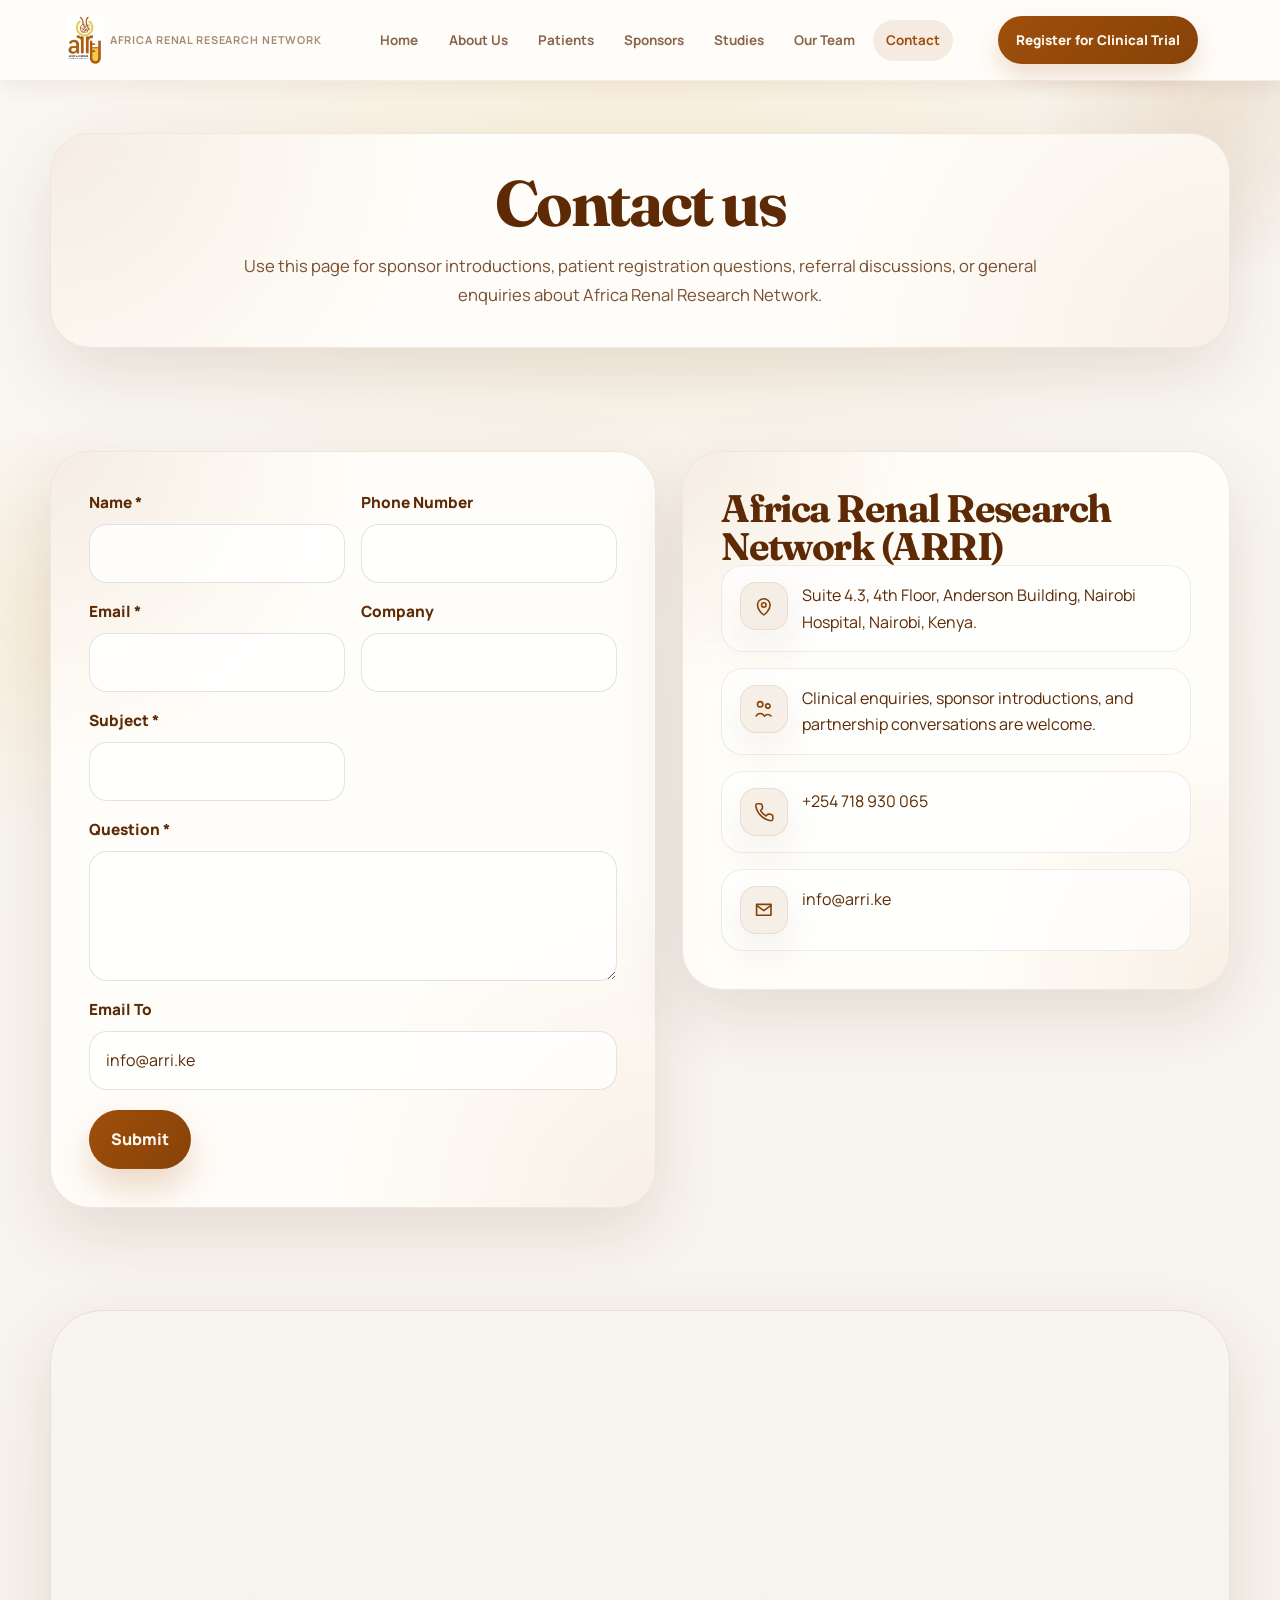
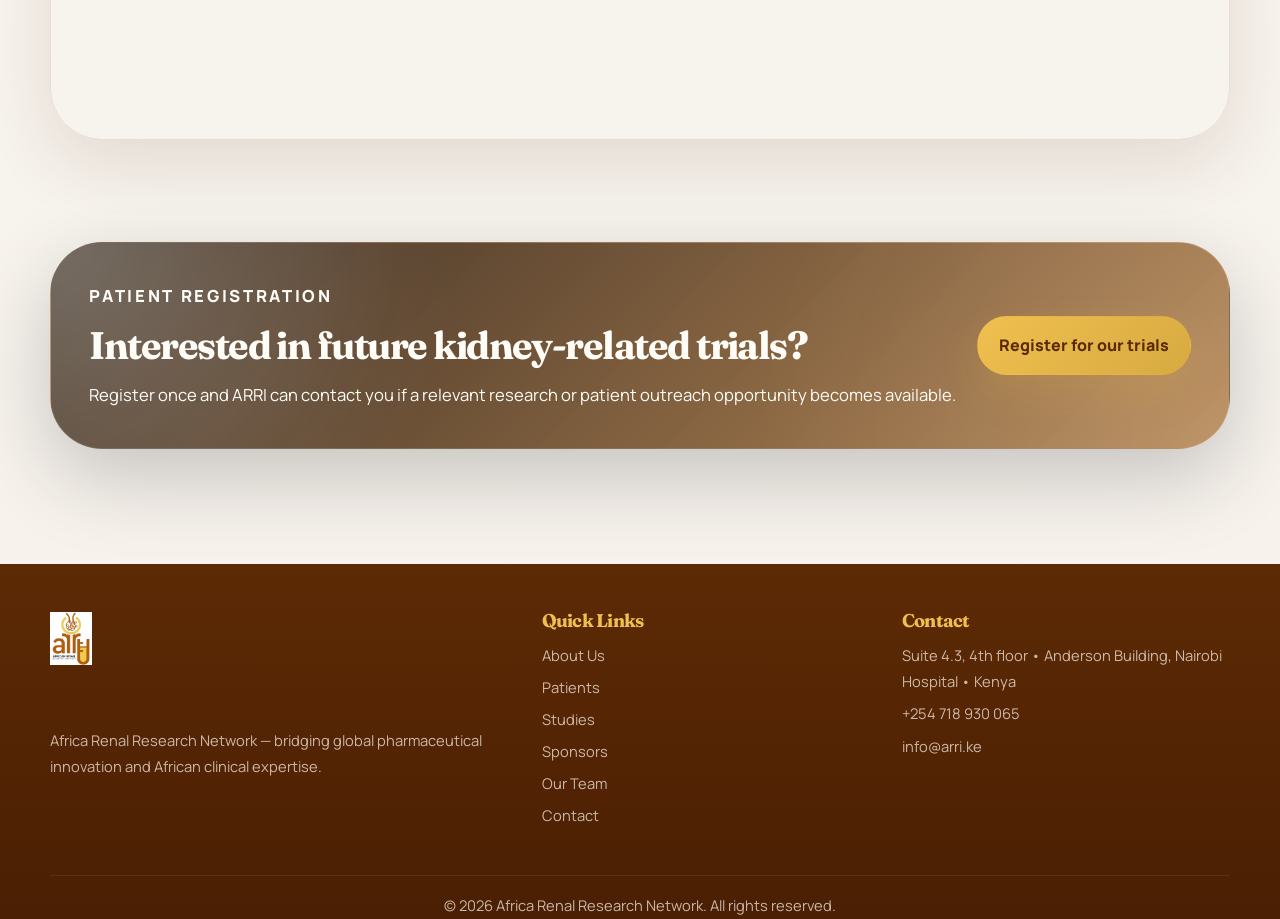
==== commit 5f75f9e9: "new arri" ====
--- a/contactus.html
+++ b/contactus.html
@@ -15,17 +15,12 @@
     <div data-site-header></div>
     <main>
       <section class="section">
-        <div class="container hero-grid">
-          <div class="page-copy surface surface--strong" data-reveal>
-            <div class="page-header">
+        <div class="container">
+          <div class="page-copy page-copy--intro surface surface--strong center" data-reveal>
+            <div class="page-header center">
               <h1 class="title-lg">Contact us</h1>
               <p>Use this page for sponsor introductions, patient registration questions, referral discussions, or general enquiries about Africa Renal Research Network.</p>
             </div>
-          </div>
-          <div class="hero-media" data-reveal>
-            <figure class="frame frame--hero">
-              <img src="https://arri.cloudpepper.site/web/image/1383-484a692c/lab.jpeg" alt="Contact us">
-            </figure>
           </div>
         </div>
       </section>
@@ -73,13 +68,50 @@
               <h2 class="title-md">Africa Renal Research Network (ARRI)</h2>
             </div>
             <ul class="contact-list">
-              <li>Suite 4.3, 4th Floor, Anderson Building, Nairobi Hospital, Nairobi, Kenya.</li>
-              <li>Clinical enquiries, sponsor introductions, and partnership conversations are welcome.</li>
-              <li class="contact-links">
-                <a href="tel:+254718930065">+254 718 930 065</a>
+              <li>
+                <span class="feature-card__icon" aria-hidden="true">
+                  <svg viewBox="0 0 24 24">
+                    <path d="M12 21s7-4.4 7-11a7 7 0 1 0-14 0c0 6.6 7 11 7 11Z"></path>
+                    <circle cx="12" cy="10" r="2.5"></circle>
+                  </svg>
+                </span>
+                <div class="contact-list__content">
+                  <p>Suite 4.3, 4th Floor, Anderson Building, Nairobi Hospital, Nairobi, Kenya.</p>
+                </div>
+              </li>
+              <li>
+                <span class="feature-card__icon" aria-hidden="true">
+                  <svg viewBox="0 0 24 24">
+                    <path d="M8 10a3 3 0 1 0 0-6 3 3 0 0 0 0 6Z"></path>
+                    <path d="M16.5 11.5a2.5 2.5 0 1 0 0-5 2.5 2.5 0 0 0 0 5Z"></path>
+                    <path d="M3.5 20a5 5 0 0 1 9 0"></path>
+                    <path d="M13 20a4.5 4.5 0 0 1 7 0"></path>
+                  </svg>
+                </span>
+                <div class="contact-list__content">
+                  <p>Clinical enquiries, sponsor introductions, and partnership conversations are welcome.</p>
+                </div>
               </li>
               <li class="contact-links">
-                <a href="mailto:info@arri.ke">info@arri.ke</a>
+                <span class="feature-card__icon" aria-hidden="true">
+                  <svg viewBox="0 0 24 24">
+                    <path d="M22 16.9v3a2 2 0 0 1-2.2 2A19.8 19.8 0 0 1 3.1 5.2 2 2 0 0 1 5.1 3h3a2 2 0 0 1 2 1.7l.4 2.6a2 2 0 0 1-.6 1.8l-1.5 1.5a16 16 0 0 0 6.1 6.1l1.5-1.5a2 2 0 0 1 1.8-.6l2.6.4A2 2 0 0 1 22 16.9Z"></path>
+                  </svg>
+                </span>
+                <div class="contact-list__content">
+                  <a href="tel:+254718930065">+254 718 930 065</a>
+                </div>
+              </li>
+              <li class="contact-links">
+                <span class="feature-card__icon" aria-hidden="true">
+                  <svg viewBox="0 0 24 24">
+                    <path d="M4 6h16v12H4z"></path>
+                    <path d="m4 7 8 6 8-6"></path>
+                  </svg>
+                </span>
+                <div class="contact-list__content">
+                  <a href="mailto:info@arri.ke">info@arri.ke</a>
+                </div>
               </li>
             </ul>
           </aside>
--- a/styles.css
+++ b/styles.css
@@ -1,20 +1,20 @@
 :root {
-  --bg: #f6efe5;
-  --bg-alt: #fffaf2;
-  --surface: rgba(255, 250, 242, 0.88);
-  --surface-strong: #fffdf8;
-  --surface-muted: rgba(244, 235, 220, 0.8);
-  --ink: #17211e;
-  --ink-soft: rgba(23, 33, 30, 0.72);
-  --teal: #af7a42;
-  --teal-deep: #7d5327;
-  --teal-soft: rgba(175, 122, 66, 0.12);
-  --gold: #c48c53;
-  --gold-soft: rgba(196, 140, 83, 0.16);
-  --line: rgba(23, 33, 30, 0.11);
-  --line-strong: rgba(23, 33, 30, 0.18);
-  --shadow: 0 24px 70px rgba(23, 33, 30, 0.12);
-  --shadow-soft: 0 16px 40px rgba(23, 33, 30, 0.08);
+  --bg: #f6f1eb;
+  --bg-alt: #fffdf9;
+  --surface: rgba(255, 253, 249, 0.92);
+  --surface-strong: #fffdf9;
+  --surface-muted: rgba(251, 245, 238, 0.92);
+  --ink: #5d2a05;
+  --ink-soft: rgba(93, 42, 5, 0.68);
+  --teal: #9f4f0b;
+  --teal-deep: #874208;
+  --teal-soft: rgba(159, 79, 11, 0.1);
+  --gold: #f0c04f;
+  --gold-soft: rgba(240, 192, 79, 0.16);
+  --line: rgba(93, 42, 5, 0.1);
+  --line-strong: rgba(93, 42, 5, 0.18);
+  --shadow: 0 24px 70px rgba(86, 41, 11, 0.12);
+  --shadow-soft: 0 16px 40px rgba(86, 41, 11, 0.08);
   --radius-xs: 14px;
   --radius-sm: 20px;
   --radius-md: 28px;
@@ -40,9 +40,8 @@
   font-family: "Manrope", sans-serif;
   color: var(--ink);
   background:
-    radial-gradient(circle at top left, rgba(175, 122, 66, 0.12), transparent 34%),
-    radial-gradient(circle at bottom right, rgba(196, 140, 83, 0.14), transparent 36%),
-    linear-gradient(180deg, #fff9f0 0%, #f6efe5 48%, #f0e7db 100%);
+    radial-gradient(circle at top center, rgba(240, 192, 79, 0.14), transparent 24%),
+    linear-gradient(180deg, #faf7f2 0%, var(--bg) 100%);
   line-height: 1.65;
   position: relative;
   overflow-x: hidden;
@@ -65,7 +64,7 @@
   width: 24rem;
   height: 24rem;
   border-radius: 999px;
-  background: radial-gradient(circle, rgba(175, 122, 66, 0.18), transparent 68%);
+  background: radial-gradient(circle, rgba(159, 79, 11, 0.14), transparent 68%);
 }
 
 body::after {
@@ -74,7 +73,7 @@
   width: 26rem;
   height: 26rem;
   border-radius: 999px;
-  background: radial-gradient(circle, rgba(196, 140, 83, 0.14), transparent 72%);
+  background: radial-gradient(circle, rgba(240, 192, 79, 0.14), transparent 72%);
 }
 
 img {
@@ -185,8 +184,8 @@
 
 .button {
   background: linear-gradient(135deg, var(--teal), var(--teal-deep));
-  color: #f8fffe;
-  box-shadow: 0 18px 36px rgba(175, 122, 66, 0.26);
+  color: #fff8ef;
+  box-shadow: 0 18px 36px rgba(159, 79, 11, 0.22);
 }
 
 .button--secondary {
@@ -205,8 +204,9 @@
 }
 
 .button--light {
-  background: rgba(255, 250, 242, 0.92);
-  color: var(--teal-deep);
+  background: linear-gradient(135deg, var(--gold), #d7aa41);
+  color: #5b2b08;
+  box-shadow: 0 18px 36px rgba(214, 169, 63, 0.22);
 }
 
 .button--outline {
@@ -322,8 +322,9 @@
 .panel p,
 .cta-band p {
   margin: 0;
-  color: var(--ink-soft);
-  font-size: 1rem;
+  color: rgba(93, 42, 5, 0.82);
+  font-size: 1.04rem;
+  line-height: 1.75;
 }
 
 .hero-actions,
@@ -337,9 +338,19 @@
   align-items: center;
 }
 
+.hero-actions--center {
+  justify-content: center;
+}
+
 .hero-media {
   position: relative;
   min-height: 100%;
+}
+
+.hero-media--patient {
+  display: grid;
+  align-items: center;
+  justify-items: center;
 }
 
 .media-stack {
@@ -369,6 +380,17 @@
 
 .frame--hero {
   min-height: 480px;
+}
+
+.frame--patient-hero {
+  min-height: 340px;
+  max-width: min(420px, 100%);
+  margin-inline: auto;
+}
+
+.frame--mission {
+  min-height: 0;
+  aspect-ratio: 4 / 5;
 }
 
 .frame--float {
@@ -522,6 +544,44 @@
   transition: transform 420ms ease;
 }
 
+.feature-card__media {
+  aspect-ratio: 16 / 11;
+  background: rgba(175, 122, 66, 0.08);
+}
+
+.feature-card__media::after {
+  content: "";
+  position: absolute;
+  inset: 0;
+  background: linear-gradient(180deg, rgba(23, 33, 30, 0.04), rgba(23, 33, 30, 0.28));
+}
+
+.feature-card__media img {
+  object-position: center;
+}
+
+.feature-card__media--team img {
+  object-position: center top;
+}
+
+.feature-card__tag {
+  position: absolute;
+  top: 1rem;
+  left: 1rem;
+  z-index: 1;
+  display: inline-flex;
+  align-items: center;
+  padding: 0.48rem 0.82rem;
+  border-radius: 999px;
+  background: rgba(255, 253, 248, 0.88);
+  color: var(--teal-deep);
+  font-size: 0.74rem;
+  font-weight: 800;
+  letter-spacing: 0.14em;
+  text-transform: uppercase;
+  box-shadow: var(--shadow-soft);
+}
+
 .card-body {
   display: grid;
   gap: 0.75rem;
@@ -563,12 +623,32 @@
   padding: clamp(1.5rem, 3vw, 2.5rem);
 }
 
+.logo-panel--marquee {
+  overflow: hidden;
+}
+
 .logo-grid {
   display: grid;
   grid-template-columns: repeat(4, minmax(0, 1fr));
   gap: 1.25rem;
   align-items: center;
   margin-top: 1.75rem;
+}
+
+.logo-grid--marquee {
+  --logo-gap: 1.25rem;
+  display: flex;
+  gap: var(--logo-gap);
+  align-items: center;
+  width: max-content;
+  max-width: none;
+  grid-template-columns: none;
+  animation: logo-marquee 28s linear infinite;
+  will-change: transform;
+}
+
+.logo-grid--marquee:hover {
+  animation-play-state: paused;
 }
 
 .logo-cell {
@@ -581,11 +661,26 @@
   border: 1px solid rgba(23, 33, 30, 0.08);
 }
 
+.logo-grid--marquee .logo-cell {
+  min-width: clamp(170px, 16vw, 220px);
+  flex: 0 0 auto;
+}
+
 .logo-cell img {
   max-height: 72px;
   width: auto;
   object-fit: contain;
   filter: saturate(0.92);
+}
+
+@keyframes logo-marquee {
+  from {
+    transform: translateX(0);
+  }
+
+  to {
+    transform: translateX(calc(-50% - (var(--logo-gap) / 2)));
+  }
 }
 
 .logo-nav {
@@ -646,6 +741,21 @@
   gap: 1rem;
 }
 
+.page-copy--intro {
+  max-width: 100%;
+  margin-inline: auto;
+}
+
+.page-copy--intro .page-header {
+  max-width: 56rem;
+  margin-inline: auto;
+}
+
+.page-copy--intro .page-header p {
+  max-width: 50rem;
+  margin-inline: auto;
+}
+
 .panel {
   padding: clamp(1.35rem, 3vw, 2.2rem);
 }
@@ -710,7 +820,8 @@
   gap: 0.9rem;
 }
 
-.study-card__icon {
+.study-card__icon,
+.feature-card__icon {
   display: inline-grid;
   place-items: center;
   width: 3rem;
@@ -723,7 +834,8 @@
   box-shadow: var(--shadow-soft);
 }
 
-.study-card__icon svg {
+.study-card__icon svg,
+.feature-card__icon svg {
   width: 1.35rem;
   height: 1.35rem;
   stroke: currentColor;
@@ -764,6 +876,36 @@
   min-height: 100%;
 }
 
+.hero-note--visual {
+  align-content: start;
+}
+
+.hero-note__media,
+.sponsor-hero-stack__media,
+.sponsor-panel-media {
+  margin: 0;
+  aspect-ratio: 16 / 10;
+}
+
+.hero-note__eyebrow {
+  margin: 0;
+  color: var(--teal-deep);
+  font-size: 0.78rem;
+  font-weight: 800;
+  letter-spacing: 0.14em;
+  text-transform: uppercase;
+}
+
+.hero-note .icon-display__badge {
+  background: var(--teal-soft);
+  color: var(--teal-deep);
+  box-shadow: none;
+}
+
+.hero-note .icon-display__label {
+  color: var(--ink);
+}
+
 .hero-note p,
 .metric span {
   margin: 0;
@@ -786,6 +928,10 @@
   grid-template-columns: repeat(3, minmax(0, 1fr));
   gap: 1rem;
   margin-top: 1.5rem;
+}
+
+.metrics-strip--four {
+  grid-template-columns: repeat(4, minmax(0, 1fr));
 }
 
 .metric {
@@ -802,6 +948,255 @@
   font-size: 1.55rem;
   line-height: 1;
   margin-bottom: 0.3rem;
+}
+
+.sponsor-pill {
+  width: fit-content;
+  background: rgba(255, 248, 239, 0.92);
+  border-color: rgba(175, 122, 66, 0.18);
+  color: var(--teal-deep);
+}
+
+.sponsor-pill::before {
+  background: linear-gradient(135deg, #d6a06a, #af7a42);
+  box-shadow: 0 0 0 0.25rem rgba(175, 122, 66, 0.18);
+}
+
+.sponsor-kicker {
+  margin: 0;
+  color: var(--teal-deep);
+  font-size: 0.78rem;
+  font-weight: 800;
+  letter-spacing: 0.14em;
+  text-transform: uppercase;
+}
+
+.sponsor-hero-stack {
+  display: grid;
+  gap: 1rem;
+  padding: clamp(1.5rem, 3vw, 2.6rem);
+  background:
+    radial-gradient(circle at top right, rgba(240, 192, 79, 0.16), transparent 34%),
+    linear-gradient(180deg, rgba(255, 253, 249, 0.98), rgba(251, 245, 238, 0.94));
+  border: 1px solid rgba(175, 122, 66, 0.14);
+}
+
+.sponsor-hero-stack__media,
+.sponsor-panel-media {
+  border-color: rgba(175, 122, 66, 0.14);
+}
+
+.sponsor-proof-list {
+  display: grid;
+  gap: 0.9rem;
+}
+
+.sponsor-proof {
+  padding: 1rem 1.05rem;
+  border-radius: 24px;
+  background: rgba(255, 255, 255, 0.84);
+  border: 1px solid rgba(175, 122, 66, 0.12);
+  box-shadow: var(--shadow-soft);
+}
+
+.sponsor-proof__label {
+  margin: 0 0 0.35rem;
+  color: var(--teal-deep);
+  font-size: 0.75rem;
+  font-weight: 800;
+  letter-spacing: 0.14em;
+  text-transform: uppercase;
+}
+
+.sponsor-proof strong {
+  display: block;
+  font-family: "Fraunces", serif;
+  font-size: 1.3rem;
+  line-height: 1.08;
+  margin-bottom: 0.35rem;
+}
+
+.sponsor-proof p {
+  margin: 0;
+}
+
+.sponsor-capability-card {
+  display: grid;
+  gap: 0.95rem;
+  padding: 1.35rem;
+  background:
+    linear-gradient(180deg, rgba(255, 255, 255, 0.98), rgba(251, 245, 238, 0.94));
+  border: 1px solid rgba(175, 122, 66, 0.12);
+  box-shadow: var(--shadow-soft);
+  min-width: 0;
+  justify-items: center;
+  text-align: center;
+}
+
+.sponsor-capability-card__header {
+  display: grid;
+  justify-items: center;
+  gap: 0.85rem;
+}
+
+.sponsor-capability-card__icon {
+  width: 3.5rem;
+  height: 3.5rem;
+  flex: 0 0 3.5rem;
+  border-radius: 999px;
+  background: rgba(159, 79, 11, 0.1);
+  border: 0;
+  color: var(--teal);
+  box-shadow: none;
+}
+
+.sponsor-capability-card__icon svg {
+  width: 1.75rem;
+  height: 1.75rem;
+  stroke: currentColor;
+  fill: none;
+  stroke-width: 2;
+  stroke-linecap: round;
+  stroke-linejoin: round;
+}
+
+.sponsor-capability-card__title-wrap {
+  display: grid;
+  gap: 0.3rem;
+  min-width: 0;
+  justify-items: center;
+}
+
+.sponsor-capability-card__label {
+  margin: 0;
+  color: var(--teal-deep);
+  font-size: 0.76rem;
+  font-weight: 800;
+  letter-spacing: 0.14em;
+  text-transform: uppercase;
+}
+
+.sponsor-capability-card .card-title {
+  font-size: clamp(1.2rem, 1.55vw, 1.6rem);
+  line-height: 1.04;
+  overflow-wrap: anywhere;
+}
+
+.foundation-card {
+  display: grid;
+  justify-items: center;
+  text-align: center;
+  gap: 0.95rem;
+}
+
+.foundation-card .page-header {
+  justify-items: center;
+}
+
+.foundation-card .page-header p {
+  max-width: 32rem;
+}
+
+.sponsor-partnership-card,
+.sponsor-operations-card {
+  display: grid;
+  align-content: start;
+  gap: 1rem;
+}
+
+.sponsor-assets-grid {
+  grid-template-columns: minmax(0, 0.92fr) minmax(0, 1.08fr);
+}
+
+.sponsor-catalog-card {
+  display: grid;
+  gap: 1rem;
+  align-content: start;
+}
+
+.sponsor-catalog-block {
+  display: grid;
+  gap: 0.65rem;
+}
+
+.sponsor-catalog-list {
+  margin: 0;
+  padding: 0;
+  list-style: none;
+  display: grid;
+  gap: 0.45rem 0.55rem;
+}
+
+.sponsor-catalog-list--services {
+  grid-template-columns: repeat(2, minmax(0, 1fr));
+}
+
+.sponsor-catalog-list--resources {
+  grid-template-columns: repeat(2, minmax(0, 1fr));
+}
+
+.sponsor-catalog-list li {
+  padding: 0.5rem 0.65rem;
+  border-radius: 14px;
+  background: rgba(255, 255, 255, 0.76);
+  border: 1px solid rgba(175, 122, 66, 0.1);
+  color: var(--ink-soft);
+  font-size: 0.88rem;
+  line-height: 1.35;
+}
+
+.sponsor-startup-flow::before {
+  background: rgba(175, 122, 66, 0.18);
+}
+
+.sponsor-startup-flow {
+  grid-template-columns: repeat(5, minmax(0, 1fr));
+}
+
+.sponsor-startup-flow::after {
+  background: linear-gradient(90deg, rgba(175, 122, 66, 0.18), var(--gold), var(--teal));
+}
+
+.sponsor-startup-flow .process-node {
+  background: linear-gradient(180deg, rgba(255, 255, 255, 0.98), rgba(251, 245, 238, 0.94));
+  border-color: rgba(175, 122, 66, 0.12);
+  min-width: 0;
+}
+
+.sponsor-startup-flow .process-node__icon {
+  background: rgba(175, 122, 66, 0.12);
+  border-color: rgba(175, 122, 66, 0.18);
+  color: var(--teal-deep);
+}
+
+.sponsor-startup-flow .process-node__label {
+  color: var(--teal-deep);
+  letter-spacing: 0.08em;
+}
+
+.sponsor-startup-flow .card-title {
+  font-size: clamp(1.05rem, 1.2vw, 1.35rem);
+  line-height: 1.06;
+  overflow-wrap: anywhere;
+}
+
+.sponsor-startup-flow .process-node__copy {
+  gap: 0.45rem;
+}
+
+.sponsor-startup-flow .process-node__copy p:last-child {
+  font-size: 0.9rem;
+  line-height: 1.45;
+}
+
+.sponsor-startup-notes {
+  align-items: stretch;
+}
+
+.sponsor-cta-band {
+  background:
+    radial-gradient(circle at top left, rgba(255, 255, 255, 0.16), transparent 34%),
+    linear-gradient(135deg, rgba(42, 28, 16, 0.92), rgba(175, 122, 66, 0.88));
 }
 
 .process-header {
@@ -929,6 +1324,97 @@
   animation-delay: 1.2s;
 }
 
+.patient-journey {
+  display: grid;
+  gap: 1rem;
+}
+
+.patient-step {
+  display: grid;
+  grid-template-columns: auto minmax(0, 1fr);
+  gap: 1.1rem;
+  padding: 1.2rem;
+  align-items: stretch;
+}
+
+.patient-step__rail {
+  display: grid;
+  grid-template-rows: auto auto 1fr;
+  justify-items: center;
+  gap: 0.65rem;
+}
+
+.patient-step__step {
+  display: inline-grid;
+  place-items: center;
+  width: 2.6rem;
+  height: 2.6rem;
+  border-radius: 999px;
+  background: linear-gradient(135deg, var(--gold), #dfc17b);
+  color: #fffdf8;
+  font-weight: 800;
+  letter-spacing: 0.06em;
+  box-shadow: 0 12px 24px rgba(196, 140, 83, 0.22);
+}
+
+.patient-step__icon {
+  display: inline-grid;
+  place-items: center;
+  width: 3rem;
+  height: 3rem;
+  border-radius: 18px;
+  color: var(--teal-deep);
+  background: rgba(175, 122, 66, 0.12);
+  border: 1px solid rgba(175, 122, 66, 0.18);
+  box-shadow: inset 0 1px 0 rgba(255, 255, 255, 0.58);
+}
+
+.patient-step__icon svg {
+  width: 1.4rem;
+  height: 1.4rem;
+  stroke: currentColor;
+  fill: none;
+  stroke-width: 1.8;
+  stroke-linecap: round;
+  stroke-linejoin: round;
+}
+
+.patient-step__line {
+  width: 2px;
+  min-height: 100%;
+  border-radius: 999px;
+  background: linear-gradient(180deg, rgba(175, 122, 66, 0.26), rgba(125, 83, 39, 0.14));
+}
+
+.patient-step:last-child .patient-step__line {
+  display: none;
+}
+
+.patient-step__content {
+  display: grid;
+  gap: 0.5rem;
+  align-content: center;
+}
+
+.patient-step__label {
+  margin: 0;
+  color: var(--teal-deep);
+  font-size: 0.78rem;
+  font-weight: 800;
+  letter-spacing: 0.14em;
+  text-transform: uppercase;
+}
+
+.patient-step .card-title {
+  font-size: clamp(1.35rem, 2vw, 1.8rem);
+  line-height: 1.06;
+}
+
+.patient-step__content p:last-child {
+  margin: 0;
+  color: var(--ink-soft);
+}
+
 @keyframes process-sweep {
   0% {
     transform: scaleX(0.12);
@@ -1061,6 +1547,44 @@
   aspect-ratio: 16 / 10;
 }
 
+.research-focus-card {
+  display: grid;
+  justify-items: center;
+  text-align: center;
+  gap: 0.9rem;
+  padding: 1.6rem 1.35rem;
+}
+
+.research-focus-card__icon {
+  display: inline-grid;
+  place-items: center;
+  width: 3.5rem;
+  height: 3.5rem;
+  border-radius: 999px;
+  background: rgba(159, 79, 11, 0.1);
+  color: var(--teal);
+}
+
+.research-focus-card__icon svg {
+  width: 1.75rem;
+  height: 1.75rem;
+  stroke: currentColor;
+  fill: none;
+  stroke-width: 2;
+  stroke-linecap: round;
+  stroke-linejoin: round;
+}
+
+.research-focus-card .card-title {
+  font-size: clamp(1.35rem, 2vw, 1.8rem);
+  line-height: 1.02;
+}
+
+.research-focus-card p:last-child {
+  margin: 0;
+  color: var(--ink-soft);
+}
+
 .contact-grid {
   align-items: start;
 }
@@ -1070,9 +1594,170 @@
   padding: clamp(1.4rem, 3vw, 2.4rem);
 }
 
+.registration-intro-grid {
+  display: grid;
+  grid-template-columns: repeat(4, minmax(0, 1fr));
+  gap: 1rem;
+  width: 100%;
+  margin-top: 1.35rem;
+}
+
+.registration-intro-card {
+  padding: 1rem 1.05rem;
+  border-radius: 22px;
+  text-align: left;
+  background: rgba(255, 255, 255, 0.72);
+  border: 1px solid rgba(23, 33, 30, 0.08);
+}
+
+.registration-intro-card strong {
+  display: block;
+  margin-bottom: 0.35rem;
+  color: var(--teal-deep);
+}
+
+.registration-intro-card p {
+  margin: 0;
+  color: var(--ink-soft);
+}
+
+.registration-layout {
+  display: grid;
+  grid-template-columns: minmax(280px, 0.72fr) minmax(0, 1.28fr);
+  gap: clamp(1.1rem, 2.2vw, 1.8rem);
+  align-items: start;
+}
+
+.registration-sidebar {
+  display: grid;
+  gap: 1.25rem;
+  position: sticky;
+  top: 6.5rem;
+}
+
+.registration-sidebar__header {
+  display: grid;
+  gap: 0.8rem;
+}
+
+.registration-sidebar__header p,
+.registration-step-indicator p,
+.form-section__intro p,
+.review-card__label,
+.registration-progress__eyebrow {
+  margin: 0;
+}
+
+.registration-sidebar__eyebrow,
+.form-section__eyebrow,
+.registration-progress__eyebrow {
+  color: var(--teal-deep);
+  font-size: 0.8rem;
+  font-weight: 800;
+  letter-spacing: 0.14em;
+  text-transform: uppercase;
+}
+
+.registration-steps {
+  display: grid;
+  gap: 0.85rem;
+}
+
+.registration-step-indicator {
+  display: grid;
+  grid-template-columns: auto minmax(0, 1fr);
+  gap: 0.9rem;
+  align-items: start;
+  padding: 1rem;
+  border-radius: 22px;
+  background: rgba(255, 255, 255, 0.62);
+  border: 1px solid rgba(23, 33, 30, 0.08);
+  transition: border-color var(--transition), background var(--transition), transform var(--transition);
+}
+
+.registration-step-indicator__number {
+  display: inline-grid;
+  place-items: center;
+  width: 2.5rem;
+  height: 2.5rem;
+  border-radius: 999px;
+  background: rgba(175, 122, 66, 0.12);
+  color: var(--teal-deep);
+  font-weight: 800;
+  box-shadow: inset 0 1px 0 rgba(255, 255, 255, 0.68);
+}
+
+.registration-step-indicator strong {
+  display: block;
+  margin-bottom: 0.3rem;
+}
+
+.registration-step-indicator p {
+  color: var(--ink-soft);
+}
+
+.registration-step-indicator.is-active {
+  background: linear-gradient(135deg, rgba(240, 192, 79, 0.14), rgba(175, 122, 66, 0.12));
+  border-color: rgba(175, 122, 66, 0.22);
+  transform: translateY(-1px);
+}
+
+.registration-step-indicator.is-complete {
+  border-color: rgba(175, 122, 66, 0.18);
+  background: rgba(255, 255, 255, 0.78);
+}
+
+.registration-step-indicator.is-complete .registration-step-indicator__number {
+  background: linear-gradient(135deg, rgba(175, 122, 66, 0.2), rgba(240, 192, 79, 0.3));
+}
+
+.registration-step-indicator.is-active .registration-step-indicator__number {
+  background: linear-gradient(135deg, var(--gold), #d7aa41);
+  color: #5b2b08;
+  box-shadow: 0 12px 24px rgba(214, 169, 63, 0.22);
+}
+
 .form-card {
   display: grid;
   gap: 1.25rem;
+}
+
+.registration-form {
+  gap: 1rem;
+}
+
+.registration-progress {
+  display: grid;
+  gap: 0.9rem;
+  padding: 1.2rem;
+  border-radius: 26px;
+  background: linear-gradient(135deg, rgba(255, 255, 255, 0.82), rgba(251, 245, 238, 0.9));
+  border: 1px solid rgba(23, 33, 30, 0.08);
+}
+
+.registration-progress__bar {
+  height: 0.72rem;
+  border-radius: 999px;
+  overflow: hidden;
+  background: rgba(93, 42, 5, 0.08);
+}
+
+.registration-progress__bar span {
+  display: block;
+  width: 25%;
+  height: 100%;
+  border-radius: inherit;
+  background: linear-gradient(135deg, var(--gold), var(--teal));
+  transition: width var(--transition);
+}
+
+.form-step {
+  display: none;
+  gap: 1rem;
+}
+
+.form-step.is-active {
+  display: grid;
 }
 
 .form-grid {
@@ -1140,6 +1825,11 @@
   border: 1px solid rgba(23, 33, 30, 0.08);
 }
 
+.form-section__intro {
+  display: grid;
+  gap: 0.45rem;
+}
+
 .choice-grid {
   display: grid;
   grid-template-columns: repeat(auto-fit, minmax(220px, 1fr));
@@ -1177,9 +1867,57 @@
   gap: 0.75rem;
 }
 
+.registration-actions,
 .form-submit-row {
   display: flex;
-  justify-content: flex-start;
+  justify-content: space-between;
+  align-items: center;
+  gap: 1rem;
+}
+
+.registration-actions__primary {
+  display: flex;
+  justify-content: flex-end;
+  gap: 0.8rem;
+  flex-wrap: wrap;
+}
+
+.registration-actions [disabled] {
+  opacity: 0.52;
+  cursor: not-allowed;
+  transform: none;
+}
+
+.review-grid {
+  display: grid;
+  grid-template-columns: repeat(2, minmax(0, 1fr));
+  gap: 0.9rem;
+}
+
+.review-card {
+  padding: 1rem 1.05rem;
+  border-radius: 22px;
+  background: rgba(255, 255, 255, 0.82);
+  border: 1px solid rgba(23, 33, 30, 0.08);
+}
+
+.review-card__label {
+  margin-bottom: 0.45rem;
+  color: var(--ink-soft);
+  font-size: 0.82rem;
+  font-weight: 800;
+  letter-spacing: 0.08em;
+  text-transform: uppercase;
+}
+
+.review-card strong {
+  display: block;
+  color: var(--ink);
+  line-height: 1.5;
+}
+
+.review-card--wide {
+  grid-column: 1 / -1;
 }
 
 .form-card.is-submitted .button {
@@ -1196,10 +1934,24 @@
 }
 
 .contact-list li {
+  display: grid;
+  grid-template-columns: auto minmax(0, 1fr);
+  align-items: start;
+  gap: 0.9rem;
   padding: 1rem 1.1rem;
   border-radius: 22px;
   background: rgba(255, 255, 255, 0.7);
   border: 1px solid rgba(23, 33, 30, 0.08);
+}
+
+.contact-list__content {
+  display: grid;
+  gap: 0.25rem;
+}
+
+.contact-list__content p,
+.contact-list__content a {
+  margin: 0;
 }
 
 .contact-links {
@@ -1221,79 +1973,108 @@
 
 .site-header {
   position: sticky;
-  top: 0.8rem;
+  top: 0;
   z-index: 80;
-  padding-top: 0.8rem;
+  background: rgba(255, 253, 249, 0.98);
+  border-bottom: 1px solid rgba(93, 42, 5, 0.08);
+  box-shadow: 0 8px 18px rgba(86, 41, 11, 0.06);
 }
 
 .nav-shell {
   width: min(var(--max-width), calc(100% - 2rem));
   margin: 0 auto;
-  border: 1px solid rgba(23, 33, 30, 0.1);
-  border-radius: 999px;
-  background: rgba(255, 250, 242, 0.8);
-  box-shadow: var(--shadow-soft);
-  backdrop-filter: blur(18px);
 }
 
 .nav-top {
-  display: flex;
+  display: grid;
+  grid-template-columns: auto 1fr auto auto;
   align-items: center;
-  justify-content: space-between;
   gap: 1rem;
-  padding: 0.8rem 0.95rem;
+  padding: 1rem 0;
 }
 
 .brand {
   display: inline-flex;
   align-items: center;
+  gap: 0.4rem;
   flex: 0 0 auto;
-}
-
-.brand img {
+  white-space: nowrap;
+}
+
+.brand__logo {
   width: auto;
-  height: 2.5rem;
+  height: 3rem;
+  object-fit: contain;
+  flex: 0 0 auto;
+}
+
+.brand__copy {
+  font-size: 0.68rem;
+  font-weight: 700;
+  letter-spacing: 0.08em;
+  text-transform: uppercase;
+  color: rgba(93, 42, 5, 0.54);
 }
 
 .desktop-nav {
   display: flex;
   align-items: center;
-  gap: 0.3rem;
+  justify-content: center;
+  gap: 0.25rem;
   min-width: 0;
 }
 
 .nav-link,
-.nav-group summary,
-.nav-signin {
+.nav-group summary {
   display: inline-flex;
   align-items: center;
+  justify-content: center;
   gap: 0.35rem;
-  padding: 0.8rem 1rem;
+  padding: 0.6rem 0.82rem;
   border-radius: 999px;
-  color: var(--ink);
-  font-weight: 800;
+  color: rgba(93, 42, 5, 0.72);
+  font-size: 0.84rem;
+  font-weight: 700;
   transition: background var(--transition), color var(--transition), transform var(--transition);
 }
 
 .nav-link:hover,
 .nav-link:focus-visible,
 .nav-group summary:hover,
-.nav-group summary:focus-visible,
-.nav-signin:hover,
-.nav-signin:focus-visible {
-  background: rgba(175, 122, 66, 0.1);
-  color: var(--teal-deep);
+.nav-group summary:focus-visible {
+  background: rgba(159, 79, 11, 0.1);
+  color: var(--teal);
 }
 
 .nav-link.is-active,
 .nav-group.is-active > summary {
-  background: rgba(175, 122, 66, 0.14);
-  color: var(--teal-deep);
-}
-
-.nav-signin {
-  background: rgba(255, 255, 255, 0.84);
-  border: 1px solid rgba(23, 33, 30, 0.08);
+  background: rgba(159, 79, 11, 0.1);
+  color: var(--teal);
+}
+
+.nav-cta {
+  display: inline-flex;
+  align-items: center;
+  justify-content: center;
+  padding: 0.82rem 1.12rem;
+  border-radius: 999px;
+  background: linear-gradient(135deg, var(--teal), var(--teal-deep));
+  color: #fff8ef;
+  font-size: 0.84rem;
+  font-weight: 800;
+  box-shadow: 0 12px 24px rgba(159, 79, 11, 0.18);
+  transition: transform var(--transition), box-shadow var(--transition), background var(--transition);
+}
+
+.nav-cta:hover,
+.nav-cta:focus-visible {
+  transform: translateY(-2px);
+}
+
+.nav-cta.is-active {
+  box-shadow:
+    0 12px 24px rgba(159, 79, 11, 0.18),
+    0 0 0 3px rgba(240, 192, 79, 0.24);
 }
 
 .nav-group {
@@ -1353,10 +2134,10 @@
 .mobile-toggle {
   width: 3rem;
   height: 3rem;
-  border: 0;
+  border: 1px solid rgba(159, 79, 11, 0.14);
   border-radius: 999px;
-  background: rgba(175, 122, 66, 0.12);
-  color: var(--teal-deep);
+  background: rgba(159, 79, 11, 0.1);
+  color: var(--teal);
 }
 
 .mobile-toggle svg,
@@ -1368,82 +2149,79 @@
 }
 
 .site-footer {
-  padding: 0 0 2rem;
+  padding: 0;
+  background: linear-gradient(180deg, #5d2a05 0%, #4a1f03 100%);
+  color: #fff7ec;
 }
 
 .footer-shell {
-  padding: clamp(1.5rem, 3vw, 2.4rem);
-  border-radius: var(--radius-xl);
-  border: 1px solid rgba(23, 33, 30, 0.1);
-  background:
-    radial-gradient(circle at top right, rgba(175, 122, 66, 0.14), transparent 28%),
-    radial-gradient(circle at bottom left, rgba(196, 140, 83, 0.16), transparent 34%),
-    rgba(255, 250, 242, 0.84);
-  box-shadow: var(--shadow);
-  backdrop-filter: blur(18px);
-}
-
-.footer-top {
-  display: flex;
-  justify-content: space-between;
-  gap: 1.5rem;
-  align-items: center;
-  padding-bottom: 1.5rem;
-  border-bottom: 1px solid rgba(23, 33, 30, 0.08);
+  padding: clamp(2.2rem, 4vw, 3rem) 0 1.2rem;
+  border: 0;
+  background: transparent;
+  box-shadow: none;
+  backdrop-filter: none;
+}
+
+.footer-grid {
+  display: grid;
+  grid-template-columns: minmax(0, 1.4fr) repeat(2, minmax(0, 1fr));
+  gap: 2rem;
 }
 
 .footer-brand {
   display: grid;
-  gap: 0.9rem;
-  max-width: 32rem;
-}
-
-.footer-brand img {
+  gap: 0.75rem;
+  max-width: 28rem;
+}
+
+.footer-brand__name {
+  margin: 0;
+  font-family: "Fraunces", serif;
+  font-size: 1.45rem;
+  color: #fff7ec;
+}
+
+.footer-brand__logo {
   width: auto;
-  height: 3.2rem;
-}
-
-.footer-brand p,
+  height: 3.35rem;
+  object-fit: contain;
+}
+
+.footer-title {
+  margin: 0 0 0.75rem;
+  font-size: 1.15rem;
+  color: var(--gold);
+}
+
+.footer-copy,
 .footer-bottom p,
-.footer-links a {
+.footer-links a,
+.footer-contact a,
+.footer-contact p {
   margin: 0;
-  color: var(--ink-soft);
-}
-
-.footer-socials {
-  display: flex;
-  align-items: center;
-  gap: 0.75rem;
-}
-
-.social-link,
-.scroll-top {
-  display: inline-grid;
-  place-items: center;
-  width: 3rem;
-  height: 3rem;
-  border-radius: 999px;
-  border: 1px solid rgba(23, 33, 30, 0.08);
-  background: rgba(255, 255, 255, 0.84);
-  color: var(--teal-deep);
-  box-shadow: var(--shadow-soft);
-  transition: transform var(--transition), background var(--transition), color var(--transition);
-}
-
-.social-link:hover,
-.scroll-top:hover,
-.social-link:focus-visible,
-.scroll-top:focus-visible {
-  transform: translateY(-2px);
-  background: rgba(175, 122, 66, 0.12);
+  color: rgba(255, 247, 236, 0.7);
+  font-size: 0.92rem;
+  line-height: 1.8;
 }
 
 .footer-bottom {
-  display: flex;
-  justify-content: space-between;
-  align-items: center;
-  gap: 1rem;
-  padding-top: 1.5rem;
+  margin-top: 1.7rem;
+  padding-top: 1rem;
+  border-top: 1px solid rgba(255, 255, 255, 0.08);
+  text-align: center;
+}
+
+.footer-links,
+.footer-contact {
+  display: grid;
+  gap: 0.35rem;
+}
+
+.footer-links a:hover,
+.footer-links a:focus-visible,
+.footer-contact a:hover,
+.footer-contact a:focus-visible {
+  color: var(--gold);
 }
 
 .reveal {
@@ -1489,7 +2267,8 @@
 @media (max-width: 1100px) {
   .card-grid--four,
   .process-grid,
-  .team-grid {
+  .team-grid,
+  .registration-intro-grid {
     grid-template-columns: repeat(2, minmax(0, 1fr));
   }
 
@@ -1520,7 +2299,8 @@
   .hero-grid,
   .contact-grid,
   .showcase-grid,
-  .split-grid {
+  .split-grid,
+  .registration-layout {
     grid-template-columns: minmax(0, 1fr);
   }
 
@@ -1528,13 +2308,27 @@
     grid-template-columns: minmax(0, 1fr);
   }
 
-  .cta-band__inner,
-  .footer-top,
-  .footer-bottom {
+  .registration-sidebar {
+    position: static;
+  }
+
+  .cta-band__inner {
     flex-direction: column;
     align-items: flex-start;
   }
 
+  .footer-grid {
+    grid-template-columns: repeat(2, minmax(0, 1fr));
+  }
+
+  .footer-brand {
+    grid-column: 1 / -1;
+  }
+
+  .footer-bottom {
+    text-align: left;
+  }
+
   .metrics-strip {
     grid-template-columns: repeat(2, minmax(0, 1fr));
   }
@@ -1542,15 +2336,11 @@
 
 @media (max-width: 900px) {
   .site-header {
-    top: 0.6rem;
-  }
-
-  .nav-shell {
-    border-radius: 30px;
+    top: 0;
   }
 
   .desktop-nav,
-  .nav-signin {
+  .nav-cta {
     display: none;
   }
 
@@ -1568,11 +2358,16 @@
   .mobile-backdrop {
     position: fixed;
     inset: 0;
-    background: rgba(23, 33, 30, 0.42);
+    background: rgba(74, 31, 3, 0.42);
     opacity: 0;
     pointer-events: none;
     transition: opacity var(--transition);
     z-index: 89;
+  }
+
+  .nav-top {
+    grid-template-columns: auto auto;
+    justify-content: space-between;
   }
 
   .mobile-panel {
@@ -1582,14 +2377,13 @@
     bottom: 0;
     width: min(360px, 100%);
     padding: 1rem;
-    background: rgba(255, 250, 242, 0.96);
-    border-left: 1px solid rgba(23, 33, 30, 0.08);
-    box-shadow: -20px 0 50px rgba(23, 33, 30, 0.18);
+    background: linear-gradient(180deg, #5d2a05 0%, #4a1f03 100%);
+    border-left: 1px solid rgba(255, 255, 255, 0.08);
+    box-shadow: -20px 0 50px rgba(74, 31, 3, 0.24);
     transform: translateX(100%);
     transition: transform var(--transition);
     z-index: 90;
     overflow-y: auto;
-    backdrop-filter: blur(18px);
   }
 
   body.menu-open {
@@ -1616,64 +2410,47 @@
   .mobile-close {
     width: 2.8rem;
     height: 2.8rem;
-    border: 0;
+    border: 1px solid rgba(255, 255, 255, 0.08);
     border-radius: 999px;
-    background: rgba(175, 122, 66, 0.12);
-    color: var(--teal-deep);
+    background: rgba(255, 255, 255, 0.08);
+    color: var(--gold);
   }
 
   .mobile-nav {
     display: grid;
-    gap: 0.45rem;
+    gap: 0.55rem;
+  }
+
+  .mobile-panel .brand__copy {
+    color: rgba(255, 247, 236, 0.72);
   }
 
   .mobile-link,
-  .mobile-group summary,
-  .mobile-signin {
+  .mobile-cta {
     display: flex;
     align-items: center;
     justify-content: space-between;
     gap: 1rem;
-    padding: 0.95rem 1rem;
-    border-radius: 20px;
-    background: rgba(255, 255, 255, 0.78);
-    border: 1px solid rgba(23, 33, 30, 0.08);
+    padding: 1rem 1.05rem;
+    border-radius: 18px;
+    border: 1px solid rgba(255, 255, 255, 0.08);
+    background: rgba(255, 255, 255, 0.08);
+    color: #fff7ec;
     font-weight: 800;
   }
 
   .mobile-link.is-active,
-  .mobile-group.is-active > summary {
-    background: rgba(175, 122, 66, 0.12);
-    color: var(--teal-deep);
-  }
-
-  .mobile-group summary {
-    list-style: none;
-    cursor: pointer;
-  }
-
-  .mobile-group summary::-webkit-details-marker {
-    display: none;
-  }
-
-  .mobile-group__items {
-    display: grid;
-    gap: 0.4rem;
-    padding-top: 0.45rem;
-  }
-
-  .mobile-group__items a {
-    padding: 0.85rem 1rem;
-    border-radius: 18px;
-    background: rgba(255, 255, 255, 0.62);
-    border: 1px solid rgba(23, 33, 30, 0.06);
-    font-weight: 700;
-    color: var(--ink-soft);
-  }
-
-  .mobile-group__items a.is-active {
-    background: rgba(175, 122, 66, 0.1);
-    color: var(--teal-deep);
+  .mobile-cta.is-active {
+    background: rgba(240, 192, 79, 0.14);
+    color: var(--gold);
+  }
+
+  .mobile-cta {
+    justify-content: center;
+    margin-top: 0.4rem;
+    background: linear-gradient(135deg, var(--gold), #d7aa41);
+    border-color: transparent;
+    color: #5b2b08;
   }
 }
 
@@ -1723,12 +2500,26 @@
   .team-grid,
   .logo-grid,
   .metrics-strip,
-  .form-grid {
+  .form-grid,
+  .footer-grid,
+  .registration-intro-grid,
+  .review-grid {
     grid-template-columns: minmax(0, 1fr);
   }
 
   .choice-grid,
   .radio-grid {
+    grid-template-columns: minmax(0, 1fr);
+  }
+
+  .registration-actions,
+  .registration-actions__primary {
+    flex-direction: column;
+    align-items: stretch;
+  }
+
+  .sponsor-catalog-list--services,
+  .sponsor-catalog-list--resources {
     grid-template-columns: minmax(0, 1fr);
   }
 
@@ -1742,10 +2533,38 @@
     flex: 0 0 82vw;
   }
 
+  .patient-step {
+    grid-template-columns: minmax(0, 1fr);
+    gap: 0.95rem;
+    padding: 1.05rem;
+  }
+
+  .patient-step__rail {
+    grid-template-columns: auto auto 1fr;
+    grid-template-rows: none;
+    align-items: center;
+  }
+
+  .patient-step__line {
+    width: 100%;
+    min-height: 2px;
+    height: 2px;
+  }
+
   .logo-cell {
     min-height: 90px;
   }
 
+  .logo-grid--marquee {
+    --logo-gap: 0.9rem;
+    display: flex;
+    grid-template-columns: none;
+  }
+
+  .logo-grid--marquee .logo-cell {
+    min-width: 150px;
+  }
+
   .map-frame iframe {
     min-height: 320px;
   }
